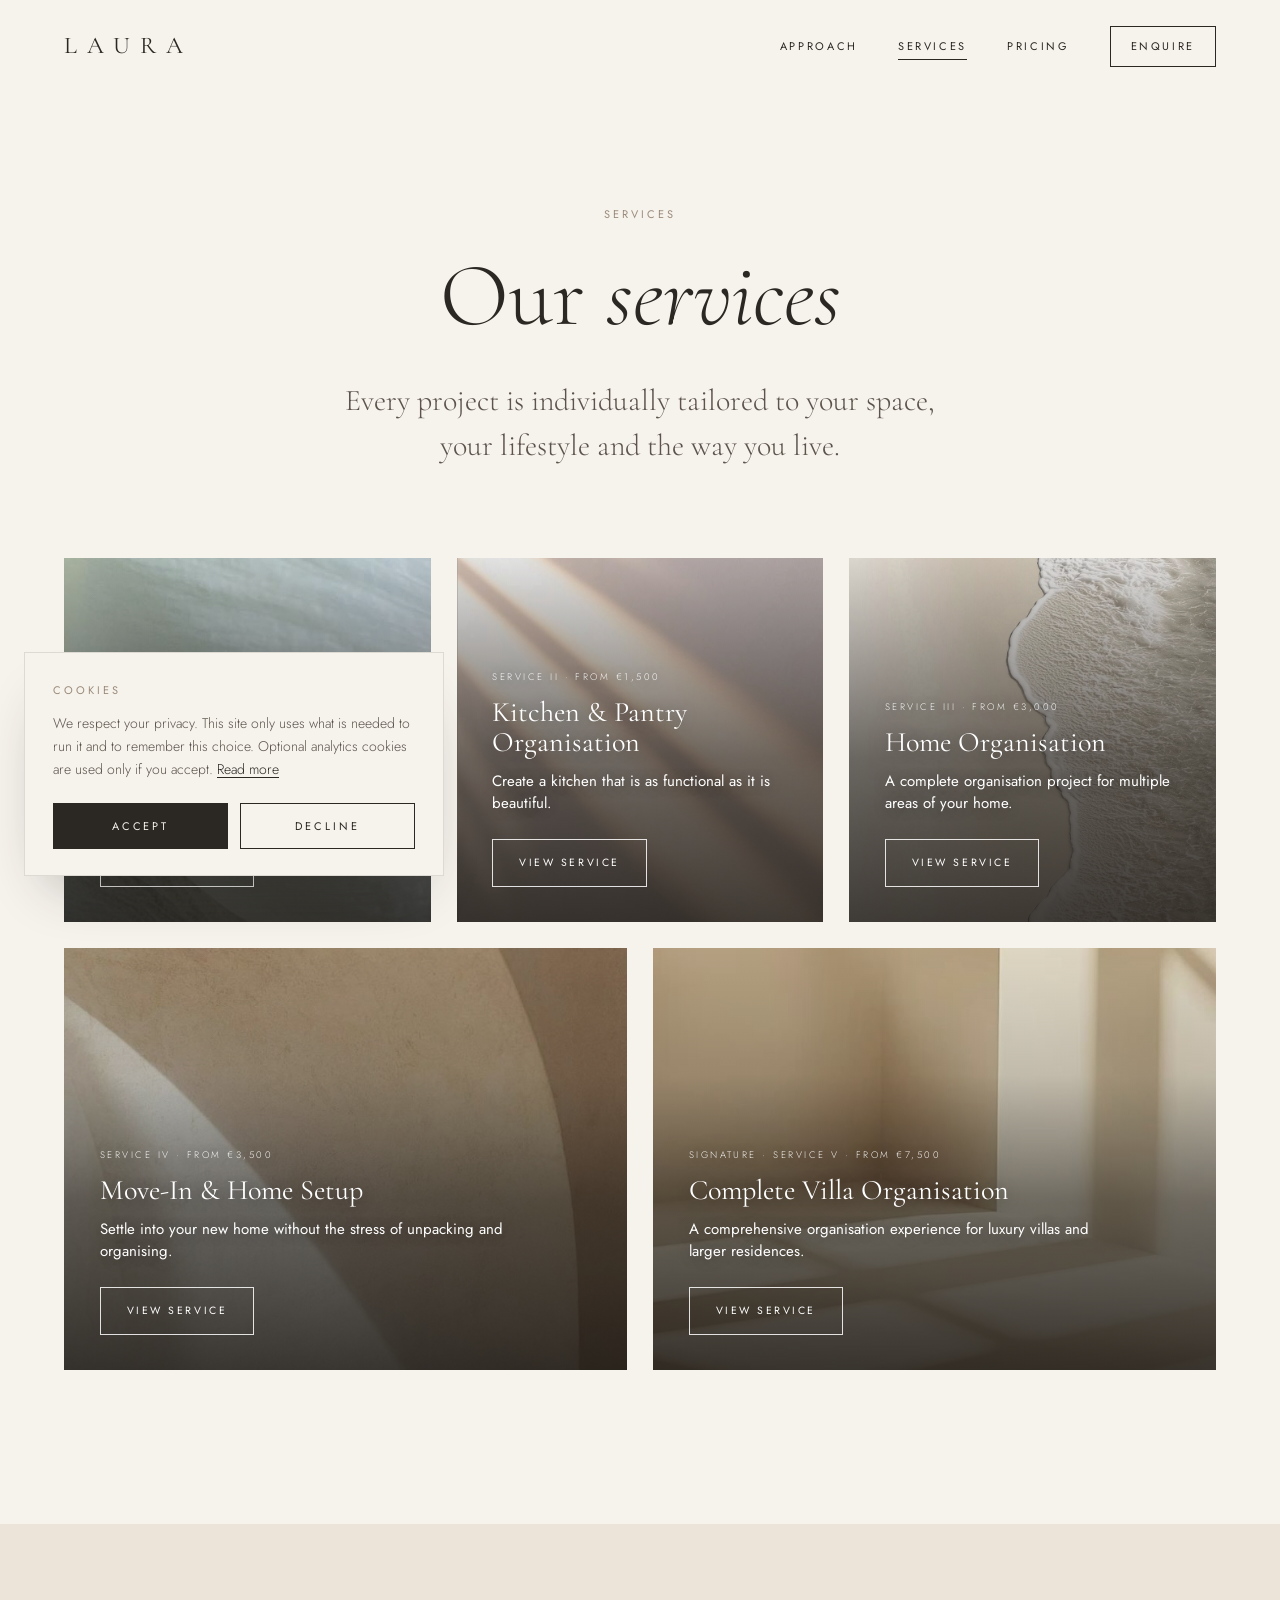
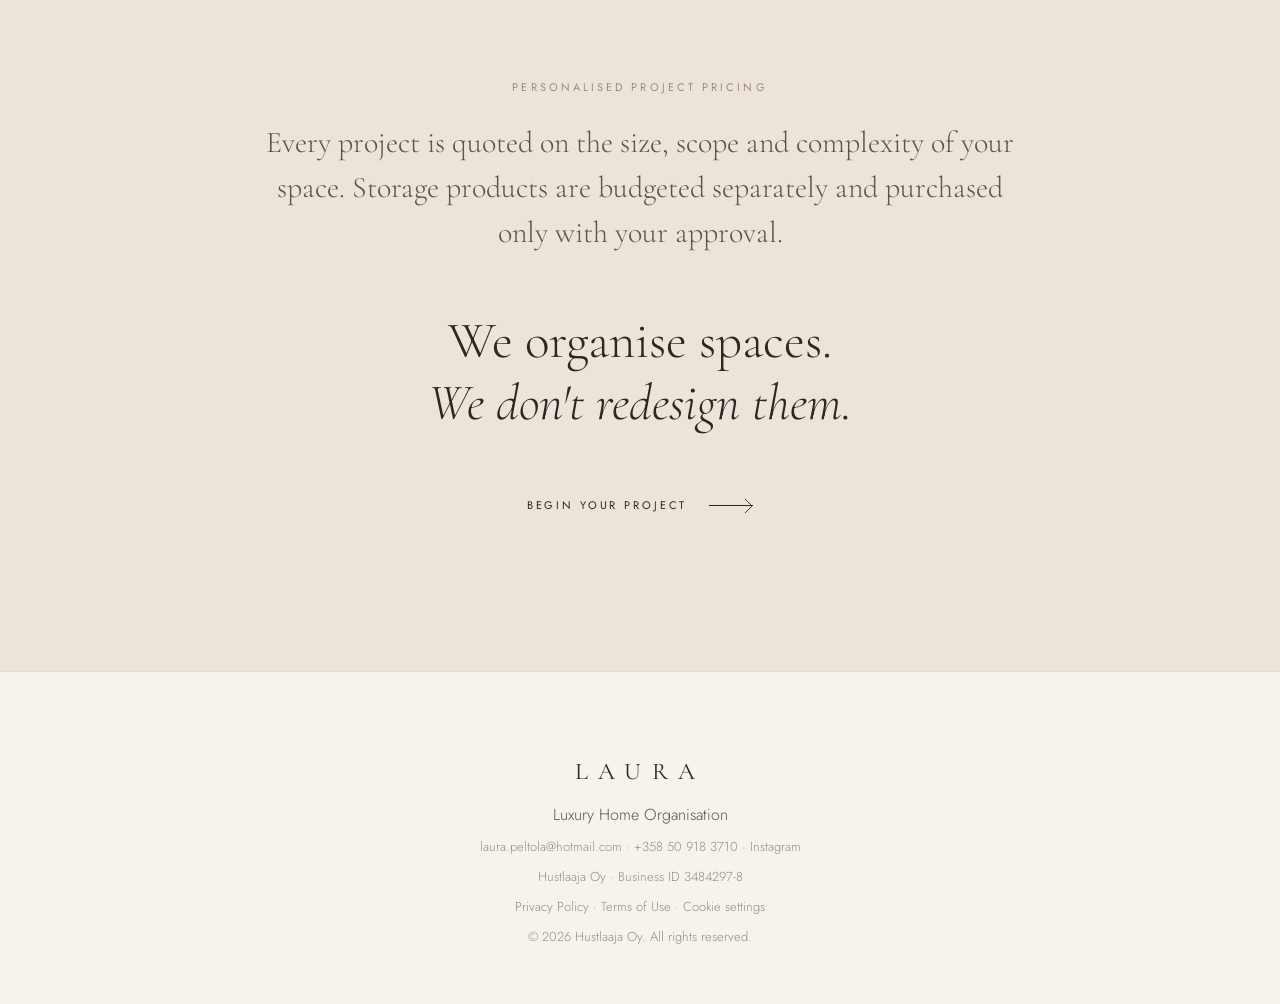
==== services/index.html @ 7eace8db "Add cookie consent banner Accept/Decline with equal weight, remembered for 12 months, reopened via '" ====
<!doctype html>
<html lang="en">
<head>
  <meta charset="utf-8">
  <meta name="viewport" content="width=device-width, initial-scale=1">
  <title>Services — Laura</title>
  <meta name="description" content="Bespoke luxury home organisation services: wardrobes, kitchens and pantries, whole homes, move-ins and villas.">
  <link rel="stylesheet" href="../styles.css">
</head>
<body>

  <header class="nav" >
    <a href="../index.html" class="brand" aria-label="Laura — home">LAURA</a>
    <button class="nav-toggle" aria-expanded="false" aria-controls="nav-links" aria-label="Open menu">
      <span></span><span></span>
    </button>
    <nav id="nav-links" class="nav-links">
      <a href="../index.html#approach">Approach</a>
      <a href="index.html" aria-current="page">Services</a>
      <a href="../index.html#pricing">Pricing</a>
      <a href="../index.html#contact" class="nav-cta" data-enquire>Enquire</a>
    </nav>
  </header>

  <main>
    <section class="page-head">
      <div class="container narrow reveal">
        <p class="eyebrow">Services</p>
        <h1>Our <em>services</em></h1>
        <p class="lead">Every project is individually tailored to your space, your lifestyle and the way you live.</p>
      </div>
    </section>

    <section class="svc-cards-section">
      <div class="container svc-cards">
        <a class="svc-card card-top reveal" href="wardrobe-organisation.html">
          <div class="card-bg" style="background-image:url(../images/card-wardrobe.jpg);background-position:center" aria-hidden="true"></div>
          <div class="card-content">
            <p class="card-kicker">Service I · From €950</p>
            <h2 class="card-title">Wardrobe Organisation</h2>
            <p class="card-tagline">Transform your wardrobe or dressing room into a beautifully organised space.</p>
            <span class="card-btn">View service</span>
          </div>
        </a>
        <a class="svc-card card-top reveal" href="kitchen-pantry-organisation.html">
          <div class="card-bg" style="background-image:url(../images/card-move-in.jpg);background-position:center" aria-hidden="true"></div>
          <div class="card-content">
            <p class="card-kicker">Service II · From €1,500</p>
            <h2 class="card-title">Kitchen &amp; Pantry Organisation</h2>
            <p class="card-tagline">Create a kitchen that is as functional as it is beautiful.</p>
            <span class="card-btn">View service</span>
          </div>
        </a>
        <a class="svc-card card-top reveal" href="home-organisation.html">
          <div class="card-bg" style="background-image:url(../images/card-villa.jpg);background-position:center" aria-hidden="true"></div>
          <div class="card-content">
            <p class="card-kicker">Service III · From €3,000</p>
            <h2 class="card-title">Home Organisation</h2>
            <p class="card-tagline">A complete organisation project for multiple areas of your home.</p>
            <span class="card-btn">View service</span>
          </div>
        </a>
        <a class="svc-card card-bottom reveal" href="move-in-home-setup.html">
          <div class="card-bg" style="background-image:url(../images/card-kitchen.jpg);background-position:center 45%" aria-hidden="true"></div>
          <div class="card-content">
            <p class="card-kicker">Service IV · From €3,500</p>
            <h2 class="card-title">Move-In &amp; Home Setup</h2>
            <p class="card-tagline">Settle into your new home without the stress of unpacking and organising.</p>
            <span class="card-btn">View service</span>
          </div>
        </a>
        <a class="svc-card card-bottom reveal" href="villa-organisation.html">
          <div class="card-bg" style="background-image:url(../images/card-home.jpg);background-position:center 60%" aria-hidden="true"></div>
          <div class="card-content">
            <p class="card-kicker">Signature · Service V · From €7,500</p>
            <h2 class="card-title">Complete Villa Organisation</h2>
            <p class="card-tagline">A comprehensive organisation experience for luxury villas and larger residences.</p>
            <span class="card-btn">View service</span>
          </div>
        </a>
      </div>
    </section>

    <section class="svc-pricing">
      <div class="container narrow reveal">
        <p class="eyebrow">Personalised project pricing</p>
        <p class="lead">Every project is quoted on the size, scope and complexity of your space. Storage products are budgeted separately and purchased only with your approval.</p>
        <p class="statement">We organise spaces.<br><em>We don't redesign them.</em></p>
        <a class="btn-link" data-enquire href="../index.html#contact">Begin your project <span class="arrow" aria-hidden="true"><span class="arrow-line"></span><svg viewBox="0 0 10 18"><path d="M1 1l8 8-8 8"/></svg></span></a>
      </div>
    </section>
  </main>

  <footer class="footer">
    <div class="brand">LAURA</div>
    <p>Luxury Home Organisation</p>
    <p class="small"><a href="mailto:laura.peltola@hotmail.com">laura.peltola@hotmail.com</a> · <a href="tel:+358509183710">+358 50 918 3710</a> · <a href="#">Instagram</a></p>
    <p class="small">Hustlaaja Oy · Business ID 3484297-8</p>
    <p class="small footer-legal"><a href="../privacy.html">Privacy Policy</a> · <a href="../terms.html">Terms of Use</a> · <a href="#" data-cookie-settings>Cookie settings</a></p>
    <p class="small">© <span id="year"></span> Hustlaaja Oy. All rights reserved.</p>
  </footer>

  <script src="../script.js"></script>
</body>
</html>
---- styles.css ----
/* Self-hosted fonts (SIL Open Font License, see fonts/LICENSE-*.txt) - no requests to Google */
@font-face { font-family: "Jost"; font-style: normal; font-weight: 300; font-display: swap; src: url(fonts/jost-latin-300-normal.woff2) format("woff2"); }
@font-face { font-family: "Jost"; font-style: normal; font-weight: 400; font-display: swap; src: url(fonts/jost-latin-400-normal.woff2) format("woff2"); }
@font-face { font-family: "Jost"; font-style: normal; font-weight: 500; font-display: swap; src: url(fonts/jost-latin-500-normal.woff2) format("woff2"); }
@font-face { font-family: "Cormorant Garamond"; font-style: normal; font-weight: 300; font-display: swap; src: url(fonts/cormorant-garamond-latin-300-normal.woff2) format("woff2"); }
@font-face { font-family: "Cormorant Garamond"; font-style: normal; font-weight: 400; font-display: swap; src: url(fonts/cormorant-garamond-latin-400-normal.woff2) format("woff2"); }
@font-face { font-family: "Cormorant Garamond"; font-style: normal; font-weight: 500; font-display: swap; src: url(fonts/cormorant-garamond-latin-500-normal.woff2) format("woff2"); }
@font-face { font-family: "Cormorant Garamond"; font-style: italic; font-weight: 300; font-display: swap; src: url(fonts/cormorant-garamond-latin-300-italic.woff2) format("woff2"); }
@font-face { font-family: "Cormorant Garamond"; font-style: italic; font-weight: 400; font-display: swap; src: url(fonts/cormorant-garamond-latin-400-italic.woff2) format("woff2"); }

:root {
  --ivory: #f6f2ec;
  --sand: #ece4d9;
  --stone: #d8cdbf;
  --taupe: #9a8b7a;
  --ink: #2b2723;
  --ink-soft: #5c544c;
  --serif: "Cormorant Garamond", Georgia, serif;
  --sans: "Jost", "Helvetica Neue", Arial, sans-serif;
  --gutter: clamp(20px, 5vw, 72px);
}

*, *::before, *::after { box-sizing: border-box; }
html { scroll-behavior: smooth; }
body {
  margin: 0;
  background: var(--ivory);
  color: var(--ink);
  font-family: var(--sans);
  font-weight: 300;
  font-size: 16px;
  line-height: 1.7;
  -webkit-font-smoothing: antialiased;
}
a { color: inherit; }
h1, h2, h3 { font-family: var(--serif); font-weight: 300; margin: 0; line-height: 1.1; }
h1 em, h2 em, .statement em { font-style: italic; }
h1 { font-size: clamp(44px, 7vw, 96px); }
h2 { font-size: clamp(36px, 5vw, 64px); margin-bottom: 32px; }
h3 { font-size: clamp(24px, 2.6vw, 34px); }
p { margin: 0 0 1em; }

.eyebrow {
  font-family: var(--sans);
  font-size: 11px;
  letter-spacing: .28em;
  text-transform: uppercase;
  color: var(--taupe);
  margin-bottom: 24px;
  font-weight: 400;
}
.container { max-width: 1240px; margin: 0 auto; padding: 0 var(--gutter); }
.narrow { max-width: 880px; }

/* Image placeholders: swap for real photography via background-image */
.img {
  position: relative;
  background: linear-gradient(160deg, var(--sand), var(--stone));
  background-size: cover;
  background-position: center;
  overflow: hidden;
}
.img.photo::after { display: none; }
.img::after {
  content: attr(data-label);
  position: absolute; left: 16px; bottom: 14px;
  font-size: 10px; letter-spacing: .2em; text-transform: uppercase;
  color: rgba(43,39,35,.45);
}

/* NAV */
.nav {
  position: fixed; inset: 0 0 auto 0; z-index: 50;
  display: flex; align-items: center; justify-content: space-between;
  padding: 26px var(--gutter);
  background: transparent; border-bottom: 1px solid transparent;
  transition: background .4s, padding .4s, border-color .4s;
}
.nav.scrolled { background: rgba(246,242,236,.94); backdrop-filter: blur(8px); padding: 16px var(--gutter); border-bottom-color: rgba(43,39,35,.08); }
/* Soft ivory fade at the top of hero photos keeps the transparent menu legible */
.hero-media.photo::before {
  content: ""; position: absolute; inset: 0 0 auto 0; height: 170px; pointer-events: none;
  background: linear-gradient(rgba(246,242,236,.7), rgba(246,242,236,0));
}
.brand { font-family: var(--serif); font-size: 24px; letter-spacing: .42em; text-decoration: none; font-weight: 400; }
.nav-links { display: flex; gap: 40px; align-items: center; }
.nav-links a {
  text-decoration: none; font-size: 11px; letter-spacing: .24em; text-transform: uppercase; font-weight: 400;
  position: relative;
}
.nav-links a:not(.nav-cta)::after {
  content: ""; position: absolute; left: 0; bottom: -4px; height: 1px; width: 0; background: currentColor; transition: width .35s;
}
.nav-links a:hover::after { width: 100%; }
.nav-cta { border: 1px solid var(--ink); padding: 10px 20px; transition: background .3s, color .3s; }
.nav-cta:hover { background: var(--ink); color: var(--ivory); }
.nav-toggle { display: none; background: none; border: 0; width: 32px; height: 20px; position: relative; cursor: pointer; padding: 0; }
.nav-toggle span { position: absolute; left: 0; right: 0; height: 1px; background: var(--ink); transition: transform .3s, top .3s; }
.nav-toggle span:first-child { top: 6px; }
.nav-toggle span:last-child { top: 14px; }
.nav-toggle[aria-expanded="true"] span:first-child { top: 10px; transform: rotate(45deg); }
.nav-toggle[aria-expanded="true"] span:last-child { top: 10px; transform: rotate(-45deg); }

/* HERO */
.hero {
  min-height: 100vh; display: grid; grid-template-columns: 1.1fr 1fr; align-items: center;
}
.hero-media { height: 100vh; order: 2; }
.hero-text { padding: 140px var(--gutter) 80px; }
.hero-text h1 { margin-bottom: 48px; }

.link-arrow {
  display: inline-flex; align-items: center; gap: 14px; text-decoration: none;
  font-size: 11px; letter-spacing: .26em; text-transform: uppercase; font-weight: 400;
  border-bottom: 1px solid var(--ink); padding-bottom: 6px;
}
.link-arrow::after { content: "→"; transition: transform .3s; }
.link-arrow:hover::after { transform: translateX(6px); }

/* INTRO */
.intro { padding: clamp(100px, 14vw, 200px) 0; text-align: center; }
.lead { font-family: var(--serif); font-size: clamp(22px, 2.4vw, 30px); line-height: 1.5; color: var(--ink-soft); margin-bottom: 64px; }
.statement { font-family: var(--serif); font-size: clamp(30px, 4vw, 52px); line-height: 1.2; margin: 0; }

/* SPLIT */
.split { display: grid; grid-template-columns: 1fr 1fr; background: var(--sand); }
.split-media { min-height: 720px; }
.media-video { position: absolute; inset: 0; width: 100%; height: 100%; object-fit: cover; display: block; }
/* Framed video: shown near its native size so a low-resolution source stays crisp */
.split-media.framed { display: flex; align-items: center; justify-content: center; background: var(--ivory); padding: 72px var(--gutter); }
.split-media.framed .media-video { position: static; width: min(340px, 100%); height: auto; aspect-ratio: 9 / 16; box-shadow: 0 30px 60px -30px rgba(43,39,35,.35); }
.split-text { padding: clamp(60px, 8vw, 120px) var(--gutter); align-self: center; }
.steps { list-style: none; margin: 0; padding: 0; }
.steps li { display: grid; grid-template-columns: 48px 1fr; padding: 22px 0; border-top: 1px solid rgba(43,39,35,.12); }
.steps li:last-child { border-bottom: 1px solid rgba(43,39,35,.12); }
.steps span { font-size: 11px; letter-spacing: .2em; color: var(--taupe); padding-top: 6px; }
.steps h3 { font-size: 24px; margin-bottom: 4px; }
.steps p { margin: 0; color: var(--ink-soft); }

/* SERVICES */
.services { padding: clamp(100px, 12vw, 180px) 0; }
.section-head { text-align: center; margin-bottom: clamp(60px, 8vw, 120px); }
.from { font-size: 11px; letter-spacing: .24em; text-transform: uppercase; color: var(--taupe); margin-bottom: 28px; font-weight: 400; }

/* ARROW */
.arrow { display: inline-flex; align-items: center; color: var(--ink); flex-shrink: 0; }
.arrow-line { display: block; width: 44px; height: 1px; background: currentColor; transition: width .55s cubic-bezier(.2,.7,.2,1); }
.arrow svg { width: 9px; height: 16px; margin-left: -9px; fill: none; stroke: currentColor; stroke-width: 1; overflow: visible; }
.arrow-back svg { margin-left: 0; margin-right: -9px; }
a:hover .arrow-line, a:focus-visible .arrow-line { width: 80px; }

/* SERVICE PAGES */
.back-link { display: inline-flex; align-items: center; gap: 16px; text-decoration: none; font-size: 11px; letter-spacing: .24em; text-transform: uppercase; margin-bottom: 56px; }
.back-link .arrow-line { width: 28px; }
.back-link:hover .arrow-line { width: 48px; }
.svc-included { padding: clamp(100px, 12vw, 170px) 0; }
.included { list-style: none; margin: 0; padding: 0; }
.included li {
  display: grid; grid-template-columns: 64px 1fr; align-items: baseline;
  padding: 26px 0; border-top: 1px solid rgba(43,39,35,.14);
  font-family: var(--serif); font-size: clamp(22px, 2.4vw, 30px); line-height: 1.3;
}
.included li:last-child { border-bottom: 1px solid rgba(43,39,35,.14); }
.included span { font-family: var(--sans); font-size: 11px; letter-spacing: .2em; color: var(--taupe); }
.svc-pricing { padding: clamp(100px, 12vw, 170px) 0; background: var(--sand); text-align: center; }
.svc-pricing .lead { margin-bottom: 56px; }
.svc-pricing .statement { margin-bottom: 56px; }
.btn-link { display: inline-flex; align-items: center; gap: 22px; text-decoration: none; font-size: 11px; letter-spacing: .26em; text-transform: uppercase; font-weight: 400; }

/* SERVICES PAGE: CARDS */
.page-head { padding: clamp(150px, 16vw, 220px) 0 clamp(60px, 7vw, 100px); text-align: center; }
.page-head .lead { margin: 32px auto 0; max-width: 620px; }
.svc-cards-section { padding-bottom: clamp(100px, 12vw, 170px); }
.svc-cards { display: grid; grid-template-columns: repeat(6, 1fr); gap: clamp(16px, 2vw, 28px); max-width: 1440px; }
.svc-card {
  position: relative; overflow: hidden; display: flex; text-decoration: none; color: #fff;
  grid-column: span 2; min-height: clamp(390px, 33vw, 475px);
}
.svc-card.card-bottom { grid-column: span 3; }
.svc-card.card-top { min-height: clamp(340px, 28.5vw, 410px); }
.card-bg { position: absolute; inset: 0; background-size: cover; transition: transform 1.4s cubic-bezier(.2,.7,.2,1); }
.svc-card:hover .card-bg { transform: scale(1.04); }
/* Tint: darker where the text sits */
.svc-card::before { content: ""; position: absolute; inset: 0; z-index: 1; pointer-events: none; }
.card-top::before { background: linear-gradient(180deg, rgba(28,24,20,.12) 0%, rgba(28,24,20,.36) 25%, rgba(28,24,20,.64) 55%, rgba(28,24,20,.84) 100%); }
.card-bottom::before { background: linear-gradient(180deg, rgba(28,24,20,.08) 0%, rgba(28,24,20,.22) 30%, rgba(28,24,20,.62) 60%, rgba(28,24,20,.86) 100%); }
.card-content { position: relative; z-index: 2; display: flex; flex-direction: column; align-items: flex-start; padding: clamp(26px, 2.8vw, 40px); width: 100%; }
.card-bottom .card-content { max-width: 640px; }
/* Text sits just above the button, low on the darker part of the image (all cards) */
.svc-card .card-kicker { margin-top: auto; }
.svc-card .card-btn { margin-top: 0; }
.card-kicker { font-size: 10px; letter-spacing: .26em; text-transform: uppercase; color: rgba(255,255,255,.92); margin-bottom: 14px; }
.card-content > :not(.card-btn) { text-shadow: 0 1px 14px rgba(20,16,12,.35); }
.card-title { font-family: var(--serif); font-weight: 400; font-size: clamp(28px, 2.6vw, 38px); line-height: 1.08; margin-bottom: 14px; color: #fff; }
.card-tagline { font-size: 16px; font-weight: 400; line-height: 1.5; color: #fff; margin-bottom: 28px; max-width: 420px; }
.card-btn {
  display: inline-block; margin-top: auto; background: transparent; color: #fff; border: 1px solid rgba(255,255,255,.85);
  padding: 15px 28px; font-size: 11px; letter-spacing: .24em; text-transform: uppercase; font-weight: 400;
  transition: background .35s, color .35s, border-color .35s;
}
.svc-card:hover .card-btn { background: #fff; color: var(--ink); border-color: #fff; }
/* Textured backgrounds for services without photography */
.tex-stone { background-image: url(images/texture-stone.jpg); }
.tex-clay { background-image: url(images/texture-clay.jpg); }
.nav-links a[aria-current="page"]::after { width: 100%; }

/* PRICING */
.pricing { padding: clamp(100px, 12vw, 180px) 0; background: var(--sand); text-align: center; }
.pricing-grid { display: grid; grid-template-columns: repeat(3, 1fr); gap: 48px; margin-top: 64px; text-align: left; }
.pricing-grid h3 { font-size: 24px; margin-bottom: 14px; padding-top: 22px; border-top: 1px solid rgba(43,39,35,.18); }
.pricing-grid p { color: var(--ink-soft); font-size: 15px; }

/* CONTACT */
.contact { display: grid; grid-template-columns: 1fr; }
.contact-body { padding: clamp(100px, 12vw, 180px) var(--gutter); max-width: 880px; margin: 0 auto; width: 100%; text-align: center; }
.contact-body > p { margin-left: auto; margin-right: auto; }
.contact .form { text-align: left; }
.form-actions { grid-column: 1 / -1; display: flex; flex-wrap: wrap; gap: 14px; align-items: center; }
.form-actions .btn { grid-column: auto; text-decoration: none; text-align: center; line-height: 1.7; display: inline-block; }
.contact .form-actions { justify-content: center; }
.btn.btn-outline { background: transparent; color: var(--ink); }
.btn.btn-outline:hover { background: var(--ink); color: var(--ivory); }
.contact-body > p { color: var(--ink-soft); max-width: 520px; }
.form { display: grid; grid-template-columns: 1fr 1fr; gap: 28px 32px; margin-top: 48px; }
.form label { display: flex; flex-direction: column; gap: 8px; }
.form label.full { grid-column: 1 / -1; }
.form span { font-size: 10px; letter-spacing: .24em; text-transform: uppercase; color: var(--taupe); }
.form input, .form select, .form textarea {
  font: inherit; color: var(--ink); background: transparent; border: 0; border-bottom: 1px solid rgba(43,39,35,.3);
  padding: 8px 0; border-radius: 0; outline: none; transition: border-color .3s;
}
.form input:focus, .form select:focus, .form textarea:focus { border-color: var(--ink); }
.form textarea { resize: vertical; }
.btn {
  grid-column: 1 / -1; justify-self: start; cursor: pointer;
  background: var(--ink); color: var(--ivory); border: 1px solid var(--ink);
  font-family: var(--sans); font-size: 11px; letter-spacing: .26em; text-transform: uppercase;
  padding: 18px 40px; transition: background .3s, color .3s;
}
.btn:hover { background: transparent; color: var(--ink); }
.form-note { grid-column: 1 / -1; margin: 0; color: var(--taupe); font-size: 14px; }

/* CUSTOM SERVICE PICKER (desktop) */
.enquire-modal.cselect-overflow { overflow: visible; }
.cselect-native { position: absolute; width: 1px; height: 1px; opacity: 0; pointer-events: none; }
.cselect { position: relative; }
.cselect-button {
  width: 100%; text-align: left; font: inherit; color: var(--ink); background: transparent; cursor: pointer;
  border: 0; border-bottom: 1px solid rgba(43,39,35,.3); border-radius: 0; padding: 8px 28px 8px 0; position: relative;
  transition: border-color .3s;
}
.cselect-button::after {
  content: ""; position: absolute; right: 4px; top: 50%; width: 7px; height: 7px; margin-top: -6px;
  border-right: 1px solid var(--ink); border-bottom: 1px solid var(--ink); transform: rotate(45deg); transition: transform .3s, margin-top .3s;
}
.cselect.open .cselect-button::after { transform: rotate(-135deg); margin-top: -2px; }
.cselect-button:focus-visible, .cselect.open .cselect-button { outline: none; border-color: var(--ink); }
.cselect-button.is-placeholder { color: var(--taupe); }
.cselect-list {
  position: absolute; left: 0; right: 0; top: calc(100% + 8px); z-index: 20; margin: 0; padding: 8px 0; list-style: none;
  background: var(--ivory); border: 1px solid rgba(43,39,35,.12); box-shadow: 0 24px 50px -24px rgba(43,39,35,.35);
  max-height: 320px; overflow: auto; outline: none;
  opacity: 0; transform: translateY(-6px); visibility: hidden; transition: opacity .25s, transform .25s, visibility .25s;
}
.cselect.up .cselect-list { top: auto; bottom: calc(100% + 8px); transform: translateY(6px); }
.cselect.open .cselect-list { opacity: 1; transform: none; visibility: visible; }
.cselect-option {
  padding: 10px 20px 10px 34px; cursor: pointer; position: relative; font-size: 15px; color: var(--ink-soft);
  transition: background .2s, color .2s;
}
.cselect-option.is-placeholder { color: var(--taupe); }
.cselect-option.is-active { background: var(--sand); color: var(--ink); }
.cselect-option[aria-selected="true"] { color: var(--ink); }
.cselect-option[aria-selected="true"]::before {
  content: ""; position: absolute; left: 16px; top: 50%; width: 5px; height: 5px; margin-top: -3px; border-radius: 50%; background: var(--taupe);
}

/* ENQUIRY POPUP */
html.modal-open { overflow: hidden; }
.enquire-modal {
  width: min(1040px, calc(100% - 32px)); max-height: calc(100% - 32px); padding: 0; border: 0;
  background: var(--ivory); color: var(--ink); overflow: auto;
}
.enquire-modal::backdrop { background: rgba(43,39,35,.55); backdrop-filter: blur(3px); }
.enquire-modal[open] { animation: modal-in .45s cubic-bezier(.2,.7,.2,1); }
.enquire-modal[open]::backdrop { animation: fade-in .45s ease; }
@keyframes modal-in { from { opacity: 0; transform: translateY(16px); } to { opacity: 1; transform: none; } }
@keyframes fade-in { from { opacity: 0; } to { opacity: 1; } }
.modal-grid { display: grid; grid-template-columns: 1fr 1.7fr; }
.modal-call { background: var(--sand); padding: clamp(40px, 5vw, 64px); display: flex; flex-direction: column; justify-content: flex-end; }
.modal-call-text { font-family: var(--serif); font-size: 24px; line-height: 1.35; margin-bottom: 32px; }
.btn-call { display: inline-block; text-align: center; text-decoration: none; }
.modal-form { padding: clamp(40px, 5vw, 64px); }
.modal-form h2 { font-size: clamp(34px, 4vw, 52px); margin-bottom: 8px; }
.modal-form .form { margin-top: 32px; gap: 22px 28px; }
.modal-close { position: absolute; top: 20px; right: 20px; width: 36px; height: 36px; border: 0; background: none; cursor: pointer; z-index: 1; }
.modal-close span { position: absolute; left: 8px; right: 8px; top: 50%; height: 1px; background: var(--ink); }
.modal-close span:first-child { transform: rotate(45deg); }
.modal-close span:last-child { transform: rotate(-45deg); }
@media (prefers-reduced-motion: reduce) { .enquire-modal[open], .enquire-modal[open]::backdrop { animation: none; } }

/* LEGAL PAGES */
.legal-head { padding-bottom: clamp(40px, 5vw, 64px); }
.legal-updated { margin-top: 24px; font-size: 13px; color: var(--taupe); }
.legal { padding-bottom: clamp(100px, 12vw, 160px); }
.legal-body { max-width: 760px; }
.legal-body h2 { font-size: clamp(26px, 2.6vw, 32px); margin: 56px 0 18px; }
.legal-body p, .legal-body li { color: var(--ink-soft); }
.legal-body ul { padding-left: 20px; margin: 0 0 1em; }
.legal-body li { margin-bottom: 10px; }
.legal-body strong { font-weight: 500; color: var(--ink); }
.legal-body a { text-decoration: underline; text-underline-offset: 3px; text-decoration-thickness: 1px; }
.todo { background: #f3e2b5; color: var(--ink); padding: 0 4px; }
.form-privacy { grid-column: 1 / -1; margin: -6px 0 0; font-size: 12.5px; color: var(--taupe); }
.contact .form-privacy { text-align: center; }
.form-privacy a { color: inherit; text-decoration: underline; text-underline-offset: 2px; }
.footer-legal a { text-decoration: underline; text-underline-offset: 3px; }

/* COOKIE BANNER */
.cookie-banner {
  position: fixed; left: 24px; bottom: 24px; z-index: 90; width: min(420px, calc(100% - 32px));
  background: var(--ivory); border: 1px solid rgba(43,39,35,.12); box-shadow: 0 30px 60px -30px rgba(43,39,35,.45);
  padding: 28px 28px 26px; opacity: 0; transform: translateY(16px); visibility: hidden;
  transition: opacity .5s ease, transform .5s cubic-bezier(.2,.7,.2,1), visibility .5s;
}
.cookie-banner.show { opacity: 1; transform: none; visibility: visible; }
.cookie-banner .eyebrow { margin-bottom: 12px; }
.cookie-text { font-size: 14px; line-height: 1.65; color: var(--ink-soft); margin-bottom: 22px; }
.cookie-text a { color: var(--ink); text-decoration: underline; text-underline-offset: 3px; }
.cookie-actions { display: flex; gap: 12px; }
.cookie-actions .btn { flex: 1; padding: 14px 18px; grid-column: auto; }
@media (max-width: 600px) { .cookie-banner { left: 16px; right: 16px; bottom: 16px; width: auto; padding: 22px 20px 20px; } }
@media (prefers-reduced-motion: reduce) { .cookie-banner { transition: none; } }

/* FOOTER */
.footer { text-align: center; padding: 80px var(--gutter) 48px; border-top: 1px solid rgba(43,39,35,.1); }
.footer .brand { margin-bottom: 8px; display: inline-block; }
.footer p { color: var(--ink-soft); margin: 0 0 8px; }
.footer .small { font-size: 13px; color: var(--taupe); }
.footer a { text-decoration: none; }

/* REVEAL */
.reveal { opacity: 0; transform: translateY(24px); transition: opacity 1.1s ease, transform 1.1s ease; }
.reveal.in { opacity: 1; transform: none; }
@media (prefers-reduced-motion: reduce) {
  .reveal { opacity: 1; transform: none; transition: none; }
  html { scroll-behavior: auto; }
}

/* RESPONSIVE */
@media (max-width: 900px) {
  .nav-toggle { display: block; z-index: 60; }
  .nav-links {
    position: fixed; inset: 0; background: var(--ivory); flex-direction: column; justify-content: center; gap: 32px;
    opacity: 0; pointer-events: none; transition: opacity .35s;
  }
  .nav-links.open { opacity: 1; pointer-events: auto; }
  .nav-links a { font-size: 13px; }
  .hero, .split, .contact { grid-template-columns: 1fr; }
  .hero-media { order: 0; height: 62vh; }
  .hero-text { padding: 56px var(--gutter) 80px; }
  .split-media { min-height: 420px; }
  .split-media.framed { min-height: 0; padding: 56px var(--gutter); }
  .split-media.framed .media-video { width: min(270px, 80%); }
  .pricing-grid { grid-template-columns: 1fr; gap: 16px; }
  .svc-cards { grid-template-columns: 1fr; }
  .svc-card, .svc-card.card-bottom, .svc-card.card-top { grid-column: auto; min-height: 390px; }
  .card-top::before, .card-bottom::before { background: linear-gradient(180deg, rgba(28,24,20,.6) 0%, rgba(28,24,20,.5) 50%, rgba(28,24,20,.72) 100%); }
  .included li { grid-template-columns: 44px 1fr; }
      .form { grid-template-columns: 1fr; }
  .modal-grid { grid-template-columns: 1fr; }
  .modal-call { padding: 64px 24px 28px; }
  .modal-call-text { font-size: 20px; margin-bottom: 20px; }
  .btn-call { width: 100%; }
  .form-actions .btn { flex: 1 1 100%; }
  .modal-form { padding: 36px 24px 32px; }
}

@media (prefers-reduced-motion: reduce) { .card-bg { transition: none; } .svc-card:hover .card-bg { transform: none; } }


/* HOME ON MOBILE: hero text and "The experience" overlaid on their image/video */
@media (max-width: 900px) {
  /* Hero */
  .hero:not(.svc-hero) { position: relative; display: block; min-height: 90vh; min-height: 90svh; }
  .hero:not(.svc-hero) .hero-media { position: absolute; inset: 0; height: auto; }
  /* Zoom the villa photo so the walkway is cut off symmetrically on both sides
     (walkway axis sits at ~48% of the image width) */
  .hero:not(.svc-hero) .hero-media.photo { background-size: 139% auto; background-position: 42.8% 62% !important; }
  .hero:not(.svc-hero) .hero-text {
    position: relative; z-index: 2; min-height: 90vh; min-height: 90svh;
    display: flex; flex-direction: column; justify-content: flex-end;
    padding: 120px var(--gutter) calc(40px + 13vh); padding-bottom: calc(40px + 13svh); color: #fff;
    background: linear-gradient(180deg, rgba(28,24,20,0) 15%, rgba(28,24,20,.45) 45%, rgba(28,24,20,.66) 80%, rgba(28,24,20,.7) 100%);
  }
  .hero:not(.svc-hero) .hero-text .eyebrow { color: rgba(255,255,255,.85); }
  .hero:not(.svc-hero) .hero-text h1 { color: #fff; margin-bottom: 32px; text-shadow: 0 1px 16px rgba(20,16,12,.3); }
  .hero:not(.svc-hero) .link-arrow { color: #fff; border-color: #fff; align-self: flex-start; }

  /* The experience */
  .split { position: relative; display: block; }
  .split-media, .split-media.img { position: absolute; inset: 0; min-height: 0; }
  .split-text { position: relative; z-index: 2; padding: 96px var(--gutter); background: rgba(28,24,20,.52); color: #fff; }
  .split-text .eyebrow { color: rgba(255,255,255,.8); }
  .split-text h2 { color: #fff; }
  .split-text .steps li { border-color: rgba(255,255,255,.25); }
  .split-text .steps span { color: rgba(255,255,255,.7); }
  .split-text .steps h3 { color: #fff; }
  .split-text .steps p { color: rgba(255,255,255,.82); }
}

/* SERVICE CARDS ON DESKTOP: slightly smaller type (mobile unchanged) */
@media (min-width: 901px) {
  .card-title { font-size: clamp(24px, 2.2vw, 32px); margin-bottom: 12px; }
  .card-tagline { font-size: 15px; margin-bottom: 24px; }
  .card-kicker { font-size: 9.5px; margin-bottom: 12px; }
  .card-btn { font-size: 10.5px; padding: 14px 26px; }
}

/* HOME HERO ON DESKTOP: zoom the villa photo so the walkway is cut off symmetrically
   (walkway axis at ~48% of the image width; mobile values are set in the mobile block above) */
@media (min-width: 901px) {
  .hero:not(.svc-hero) .hero-media.photo { background-size: 139% auto; background-position: 42.8% 70% !important; }
}

/* SERVICE PAGES: image card (left) + what's included (right) */
.svc-top { padding: clamp(130px, 13vw, 170px) 0 clamp(80px, 10vw, 140px); }
.svc-top .back-link { margin-bottom: 36px; }
.svc-top-grid { display: grid; grid-template-columns: minmax(0, 1fr) minmax(0, 1.1fr); gap: clamp(40px, 6vw, 96px); align-items: stretch; }
.svc-hero-card { position: relative; overflow: hidden; display: flex; color: #fff; min-height: clamp(520px, 44vw, 640px); }
.svc-hero-card::before { content: ""; position: absolute; inset: 0; z-index: 1; background: linear-gradient(180deg, rgba(28,24,20,.1) 0%, rgba(28,24,20,.32) 35%, rgba(28,24,20,.68) 70%, rgba(28,24,20,.86) 100%); }
.svc-hero-card-content { position: relative; z-index: 2; margin-top: auto; padding: clamp(28px, 3.2vw, 48px); }
.svc-hero-card h1 { color: #fff; font-weight: 400; font-size: clamp(34px, 3.4vw, 48px); line-height: 1.05; margin-bottom: 16px; text-shadow: 0 1px 14px rgba(20,16,12,.35); }
.svc-hero-card .card-tagline { margin-bottom: 14px; text-shadow: 0 1px 14px rgba(20,16,12,.35); }
.svc-hero-card-desc { color: rgba(255,255,255,.82); font-size: 15px; line-height: 1.7; margin: 0; max-width: 460px; }
.svc-top-detail { align-self: center; }
.svc-top-detail .included li { display: block; font-size: clamp(20px, 1.9vw, 26px); padding: 22px 0; }
@media (max-width: 900px) {
  .svc-top { padding-top: 110px; }
  .svc-top .back-link { margin-bottom: 24px; }
  .svc-top-grid { grid-template-columns: 1fr; gap: 56px; }
  .svc-hero-card { min-height: 50vh; min-height: 50svh; }
}
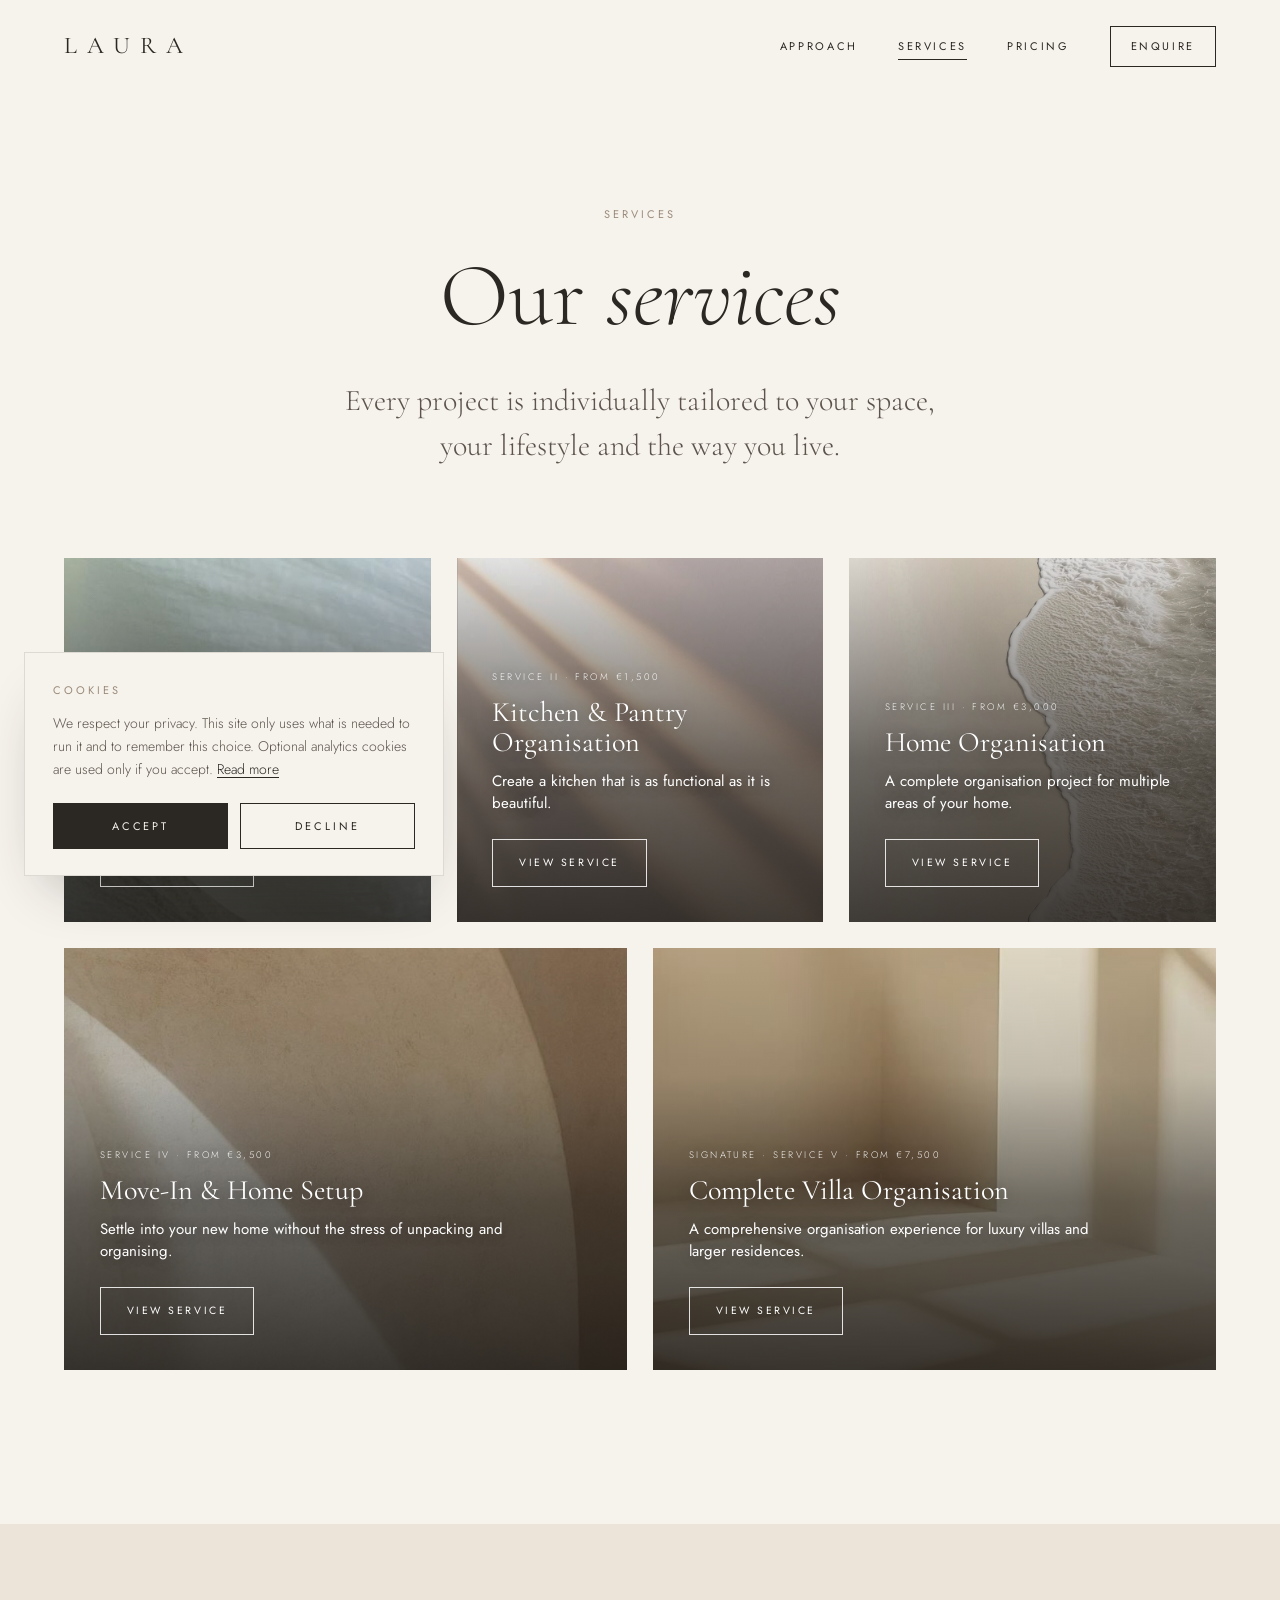
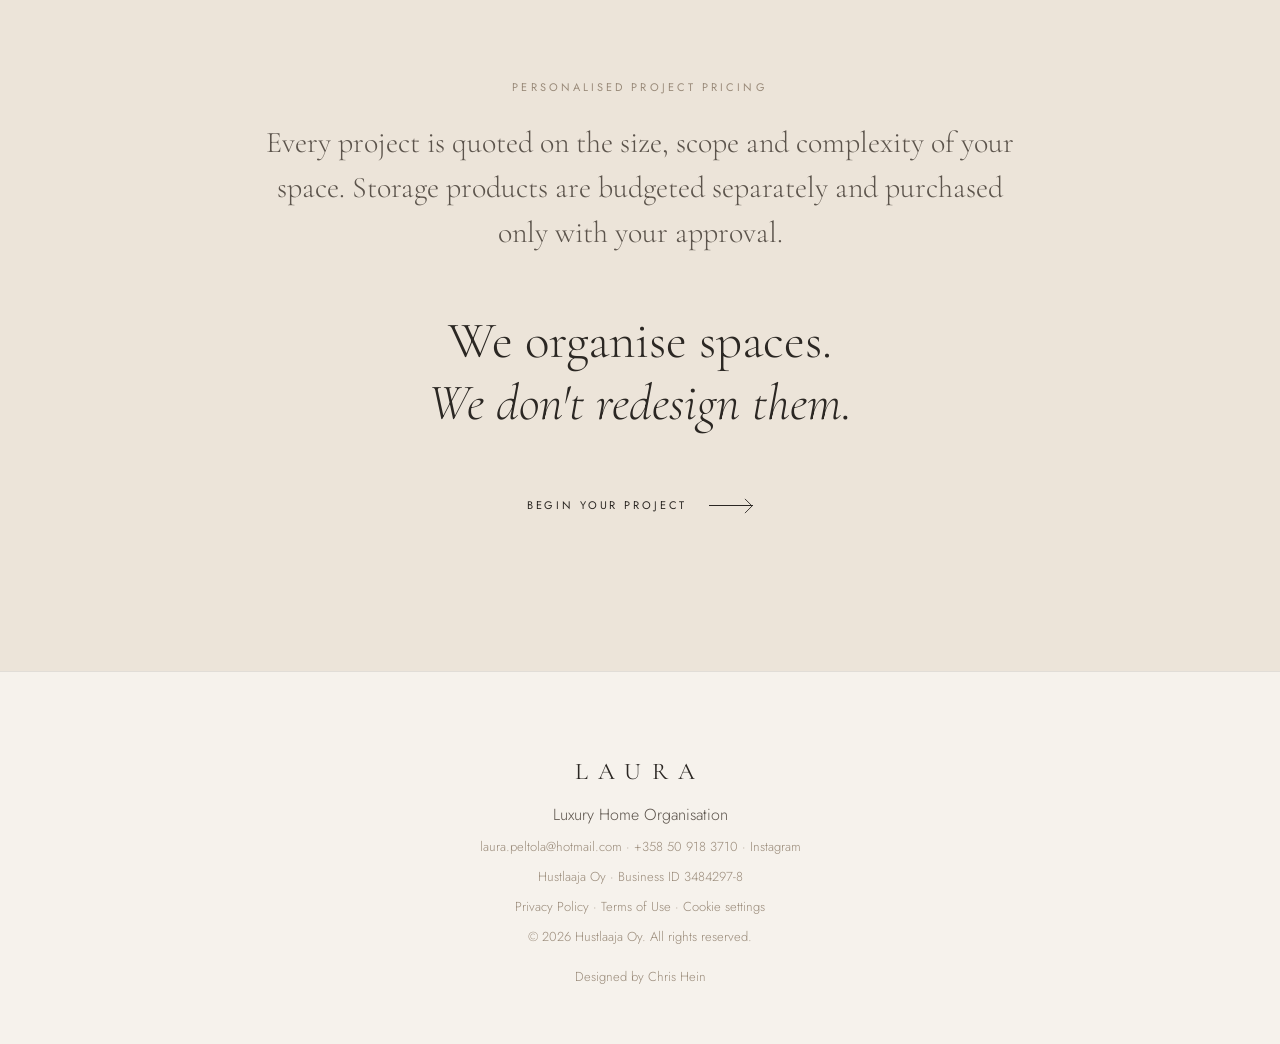
==== commit c9991cdf: "Footer: add 'Designed by Chris Hein' credit Co-Authored-By: Claude Opus 5.5 <noreply@anthropic.com> " ====
--- a/services/index.html
+++ b/services/index.html
@@ -98,6 +98,7 @@
     <p class="small">Hustlaaja Oy · Business ID 3484297-8</p>
     <p class="small footer-legal"><a href="../privacy.html">Privacy Policy</a> · <a href="../terms.html">Terms of Use</a> · <a href="#" data-cookie-settings>Cookie settings</a></p>
     <p class="small">© <span id="year"></span> Hustlaaja Oy. All rights reserved.</p>
+    <p class="small footer-credit">Designed by <a href="https://www.instagram.com/thechrishein/" target="_blank" rel="noopener">Chris Hein</a></p>
   </footer>
 
   <script src="../script.js"></script>
--- a/styles.css
+++ b/styles.css
@@ -315,6 +315,8 @@
 .contact .form-privacy { text-align: center; }
 .form-privacy a { color: inherit; text-decoration: underline; text-underline-offset: 2px; }
 .footer-legal a { text-decoration: underline; text-underline-offset: 3px; }
+.footer .footer-credit { margin-top: 18px; font-size: 12px; }
+.footer-credit a { text-decoration: underline; text-underline-offset: 3px; }
 
 /* COOKIE BANNER */
 .cookie-banner {
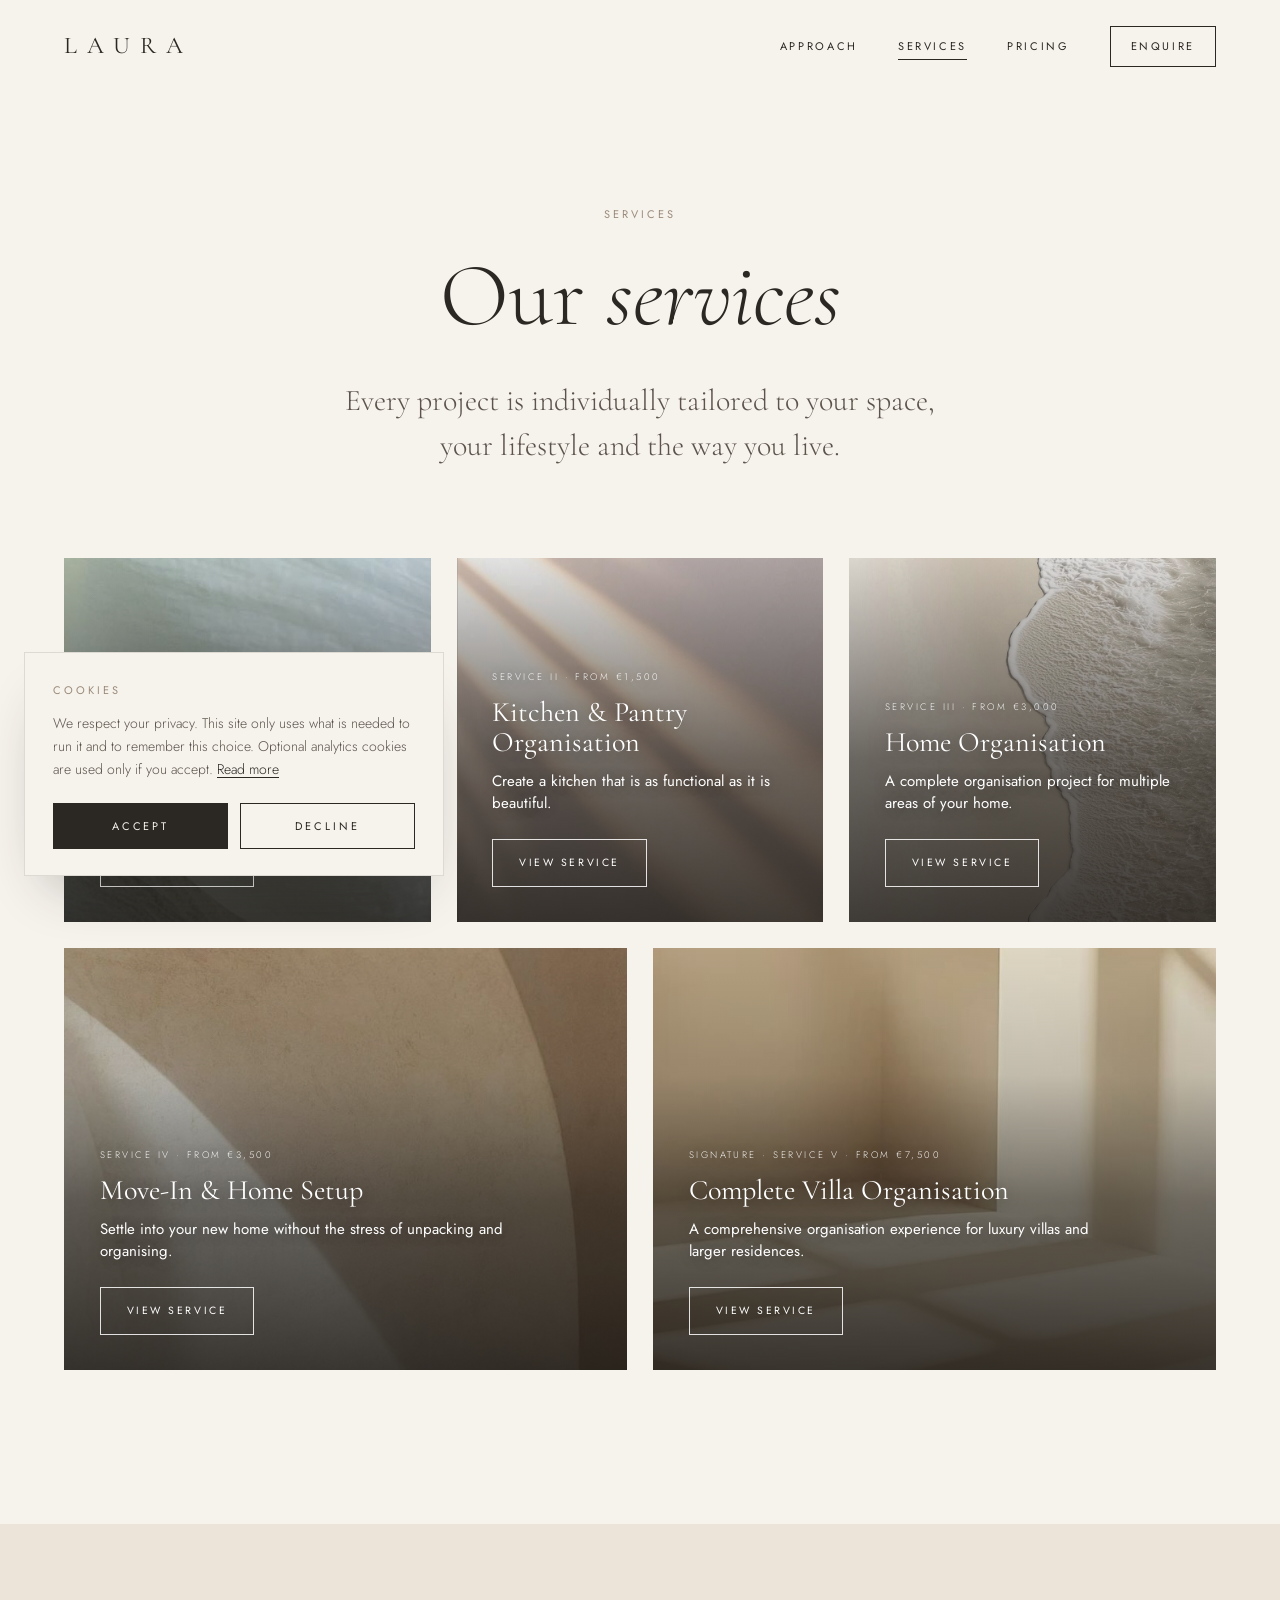
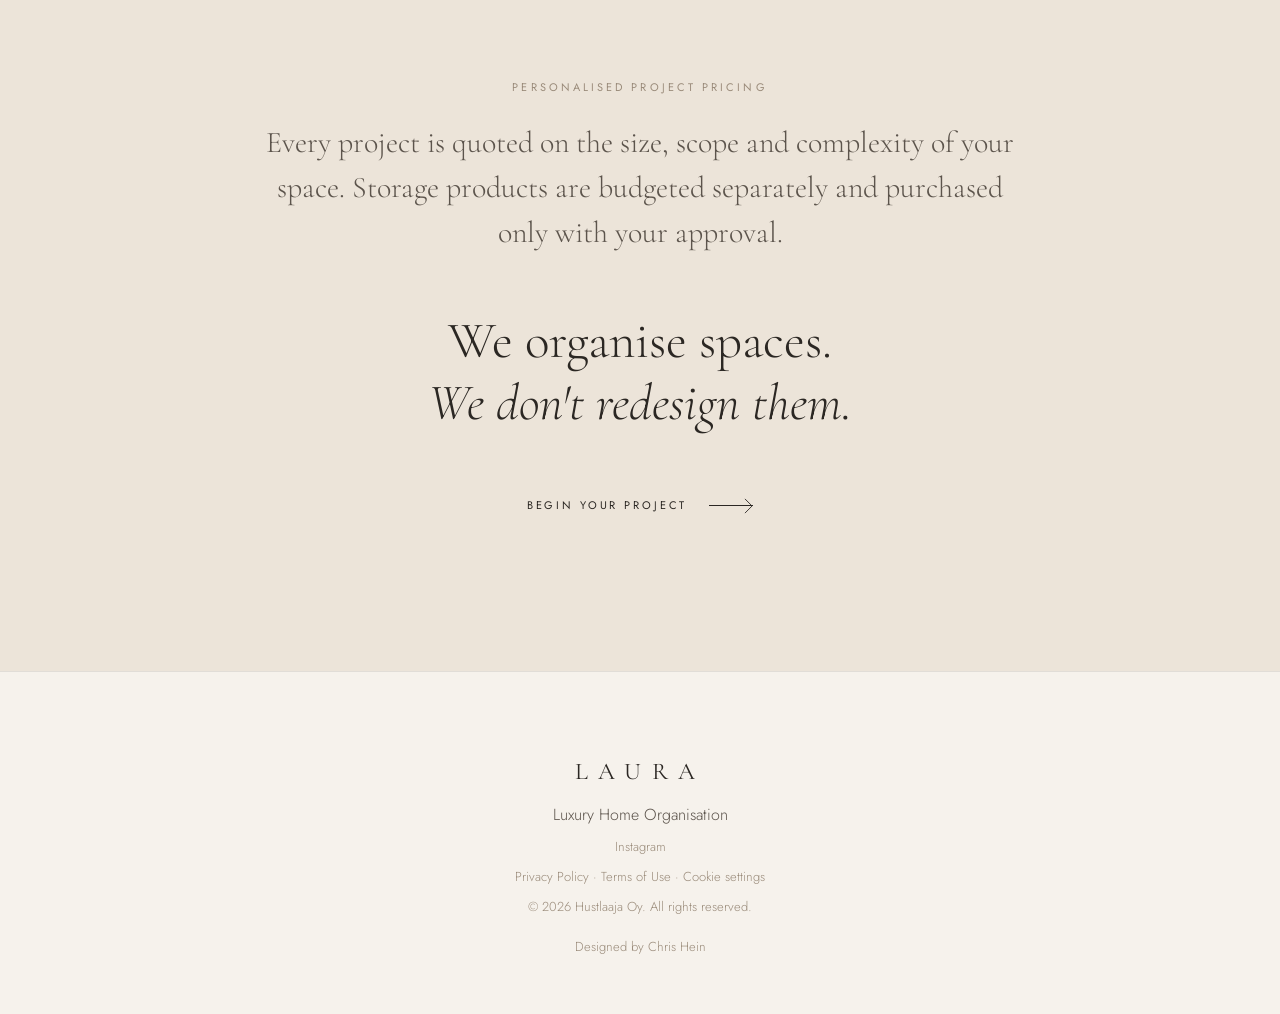
==== commit 3570d643: "Footer: remove email, phone and company line Company details remain on the Terms of Use and Privacy " ====
--- a/services/index.html
+++ b/services/index.html
@@ -94,8 +94,7 @@
   <footer class="footer">
     <div class="brand">LAURA</div>
     <p>Luxury Home Organisation</p>
-    <p class="small"><a href="mailto:laura.peltola@hotmail.com">laura.peltola@hotmail.com</a> · <a href="tel:+358509183710">+358 50 918 3710</a> · <a href="#">Instagram</a></p>
-    <p class="small">Hustlaaja Oy · Business ID 3484297-8</p>
+    <p class="small"><a href="#">Instagram</a></p>
     <p class="small footer-legal"><a href="../privacy.html">Privacy Policy</a> · <a href="../terms.html">Terms of Use</a> · <a href="#" data-cookie-settings>Cookie settings</a></p>
     <p class="small">© <span id="year"></span> Hustlaaja Oy. All rights reserved.</p>
     <p class="small footer-credit">Designed by <a href="https://www.instagram.com/thechrishein/" target="_blank" rel="noopener">Chris Hein</a></p>
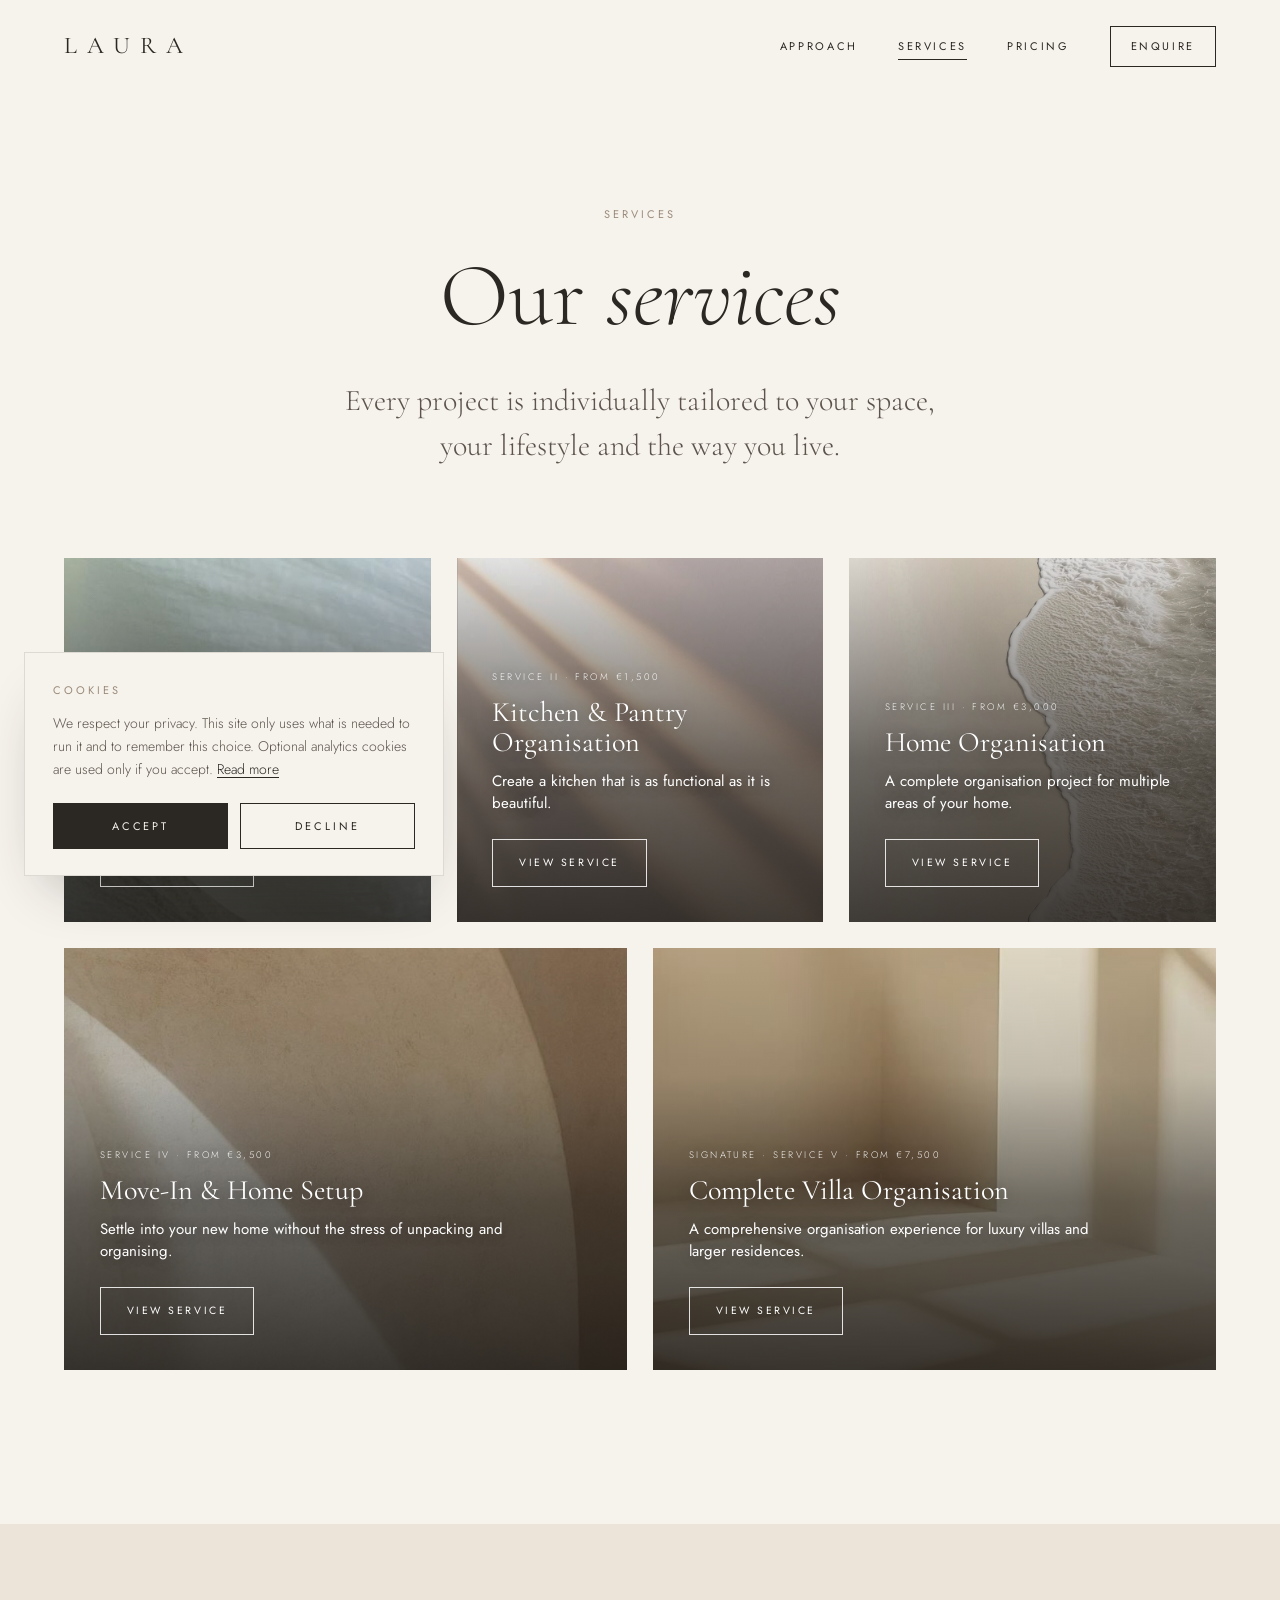
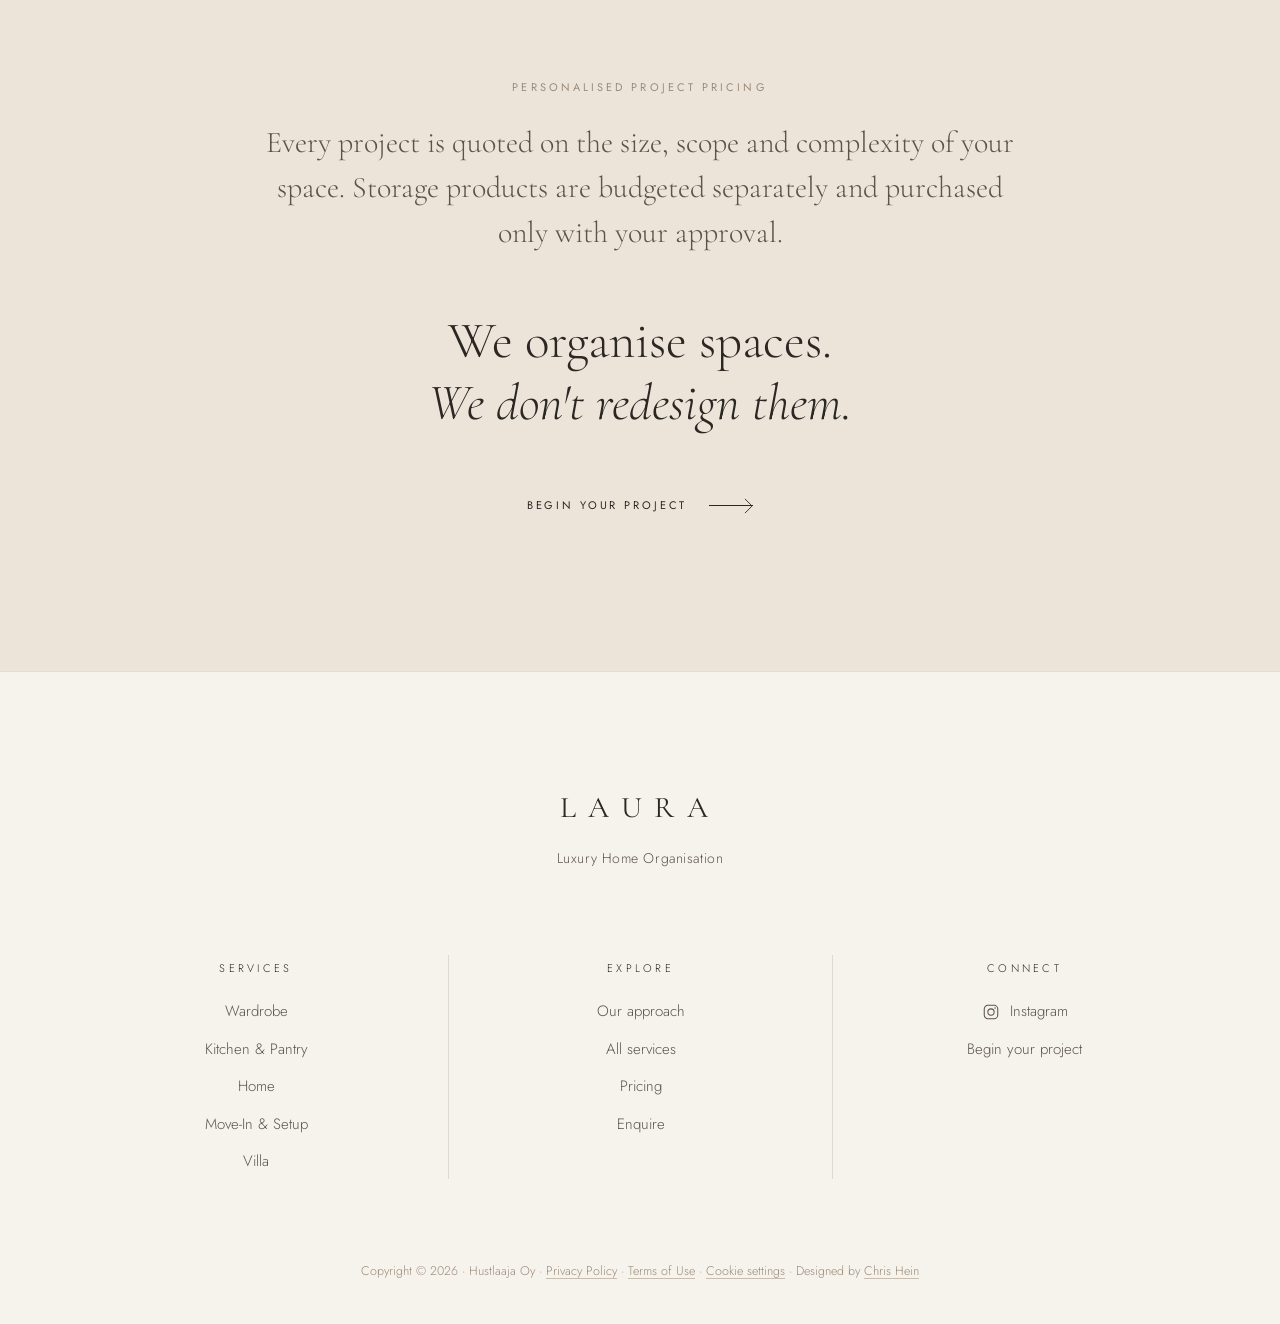
==== commit 584974ee: "New footer layout with Costa del Sol weather Centred logo and tagline, current Costa del Sol weather" ====
--- a/services/index.html
+++ b/services/index.html
@@ -92,12 +92,34 @@
   </main>
 
   <footer class="footer">
-    <div class="brand">LAURA</div>
-    <p>Luxury Home Organisation</p>
-    <p class="small"><a href="#">Instagram</a></p>
-    <p class="small footer-legal"><a href="../privacy.html">Privacy Policy</a> · <a href="../terms.html">Terms of Use</a> · <a href="#" data-cookie-settings>Cookie settings</a></p>
-    <p class="small">© <span id="year"></span> Hustlaaja Oy. All rights reserved.</p>
-    <p class="small footer-credit">Designed by <a href="https://www.instagram.com/thechrishein/" target="_blank" rel="noopener">Chris Hein</a></p>
+    <div class="footer-top">
+      <div class="footer-weather" aria-live="polite"></div>
+      <a href="../index.html" class="brand footer-logo" aria-label="Laura — home">LAURA</a>
+      <p class="footer-tagline">Luxury Home Organisation</p>
+    </div>
+    <div class="footer-cols">
+      <div class="footer-col">
+        <p class="footer-heading">Services</p>
+        <a href="wardrobe-organisation.html">Wardrobe</a>
+        <a href="kitchen-pantry-organisation.html">Kitchen &amp; Pantry</a>
+        <a href="home-organisation.html">Home</a>
+        <a href="move-in-home-setup.html">Move-In &amp; Setup</a>
+        <a href="villa-organisation.html">Villa</a>
+      </div>
+      <div class="footer-col">
+        <p class="footer-heading">Explore</p>
+        <a href="../index.html#approach">Our approach</a>
+        <a href="index.html">All services</a>
+        <a href="../index.html#pricing">Pricing</a>
+        <a href="../index.html#contact" data-enquire>Enquire</a>
+      </div>
+      <div class="footer-col">
+        <p class="footer-heading">Connect</p>
+        <a href="#" class="footer-social"><svg viewBox="0 0 24 24" aria-hidden="true"><rect x="3" y="3" width="18" height="18" rx="5"/><circle cx="12" cy="12" r="4.2"/><circle cx="17.4" cy="6.6" r="1"/></svg><span>Instagram</span></a>
+        <a href="../index.html#contact" data-enquire>Begin your project</a>
+      </div>
+    </div>
+    <p class="footer-bottom">Copyright © <span id="year"></span> · Hustlaaja Oy · <a href="../privacy.html">Privacy Policy</a> · <a href="../terms.html">Terms of Use</a> · <a href="#" data-cookie-settings>Cookie settings</a> · Designed by <a href="https://www.instagram.com/thechrishein/" target="_blank" rel="noopener">Chris Hein</a></p>
   </footer>
 
   <script src="../script.js"></script>
--- a/styles.css
+++ b/styles.css
@@ -314,9 +314,6 @@
 .form-privacy { grid-column: 1 / -1; margin: -6px 0 0; font-size: 12.5px; color: var(--taupe); }
 .contact .form-privacy { text-align: center; }
 .form-privacy a { color: inherit; text-decoration: underline; text-underline-offset: 2px; }
-.footer-legal a { text-decoration: underline; text-underline-offset: 3px; }
-.footer .footer-credit { margin-top: 18px; font-size: 12px; }
-.footer-credit a { text-decoration: underline; text-underline-offset: 3px; }
 
 /* COOKIE BANNER */
 .cookie-banner {
@@ -335,11 +332,30 @@
 @media (prefers-reduced-motion: reduce) { .cookie-banner { transition: none; } }
 
 /* FOOTER */
-.footer { text-align: center; padding: 80px var(--gutter) 48px; border-top: 1px solid rgba(43,39,35,.1); }
-.footer .brand { margin-bottom: 8px; display: inline-block; }
-.footer p { color: var(--ink-soft); margin: 0 0 8px; }
-.footer .small { font-size: 13px; color: var(--taupe); }
-.footer a { text-decoration: none; }
+.footer { padding: clamp(72px, 9vw, 110px) var(--gutter) 40px; border-top: 1px solid rgba(43,39,35,.1); color: var(--ink-soft); }
+.footer a { text-decoration: none; transition: color .3s; }
+.footer a:hover { color: var(--ink); }
+.footer-top { position: relative; text-align: center; max-width: 1240px; margin: 0 auto; }
+.footer-logo { font-size: 30px; display: inline-block; color: var(--ink); }
+.footer-tagline { margin: 14px 0 0; font-size: 14px; letter-spacing: .04em; }
+.footer-weather { position: absolute; right: 0; top: 4px; font-size: 12.5px; color: var(--taupe); text-align: right; line-height: 1.6; min-height: 1em; }
+.footer-weather strong { font-weight: 400; color: var(--ink-soft); }
+.footer-cols { display: grid; grid-template-columns: repeat(3, 1fr); max-width: 1240px; margin: clamp(56px, 7vw, 84px) auto 0; text-align: center; }
+.footer-col { display: flex; flex-direction: column; align-items: center; gap: 12px; padding: 4px 24px; }
+.footer-col + .footer-col { border-left: 1px solid rgba(43,39,35,.12); }
+.footer-heading { font-size: 11px; letter-spacing: .3em; text-transform: uppercase; color: var(--ink); margin: 0 0 10px; }
+.footer-col a { font-size: 15px; }
+.footer-social { display: inline-flex; align-items: center; gap: 10px; }
+.footer-social svg { width: 18px; height: 18px; fill: none; stroke: currentColor; stroke-width: 1.4; }
+.footer-social circle:last-child { fill: currentColor; stroke: none; }
+.footer-bottom { text-align: center; margin: clamp(56px, 7vw, 80px) auto 0; font-size: 12.5px; color: var(--taupe); line-height: 2; }
+.footer-bottom a { text-decoration: underline; text-underline-offset: 3px; text-decoration-color: rgba(154,139,122,.5); }
+@media (max-width: 900px) {
+  .footer-weather { position: static; text-align: center; margin-bottom: 28px; }
+  .footer-cols { grid-template-columns: 1fr; gap: 40px; }
+  .footer-col { padding: 0; }
+  .footer-col + .footer-col { border-left: 0; border-top: 1px solid rgba(43,39,35,.12); padding-top: 40px; }
+}
 
 /* REVEAL */
 .reveal { opacity: 0; transform: translateY(24px); transition: opacity 1.1s ease, transform 1.1s ease; }
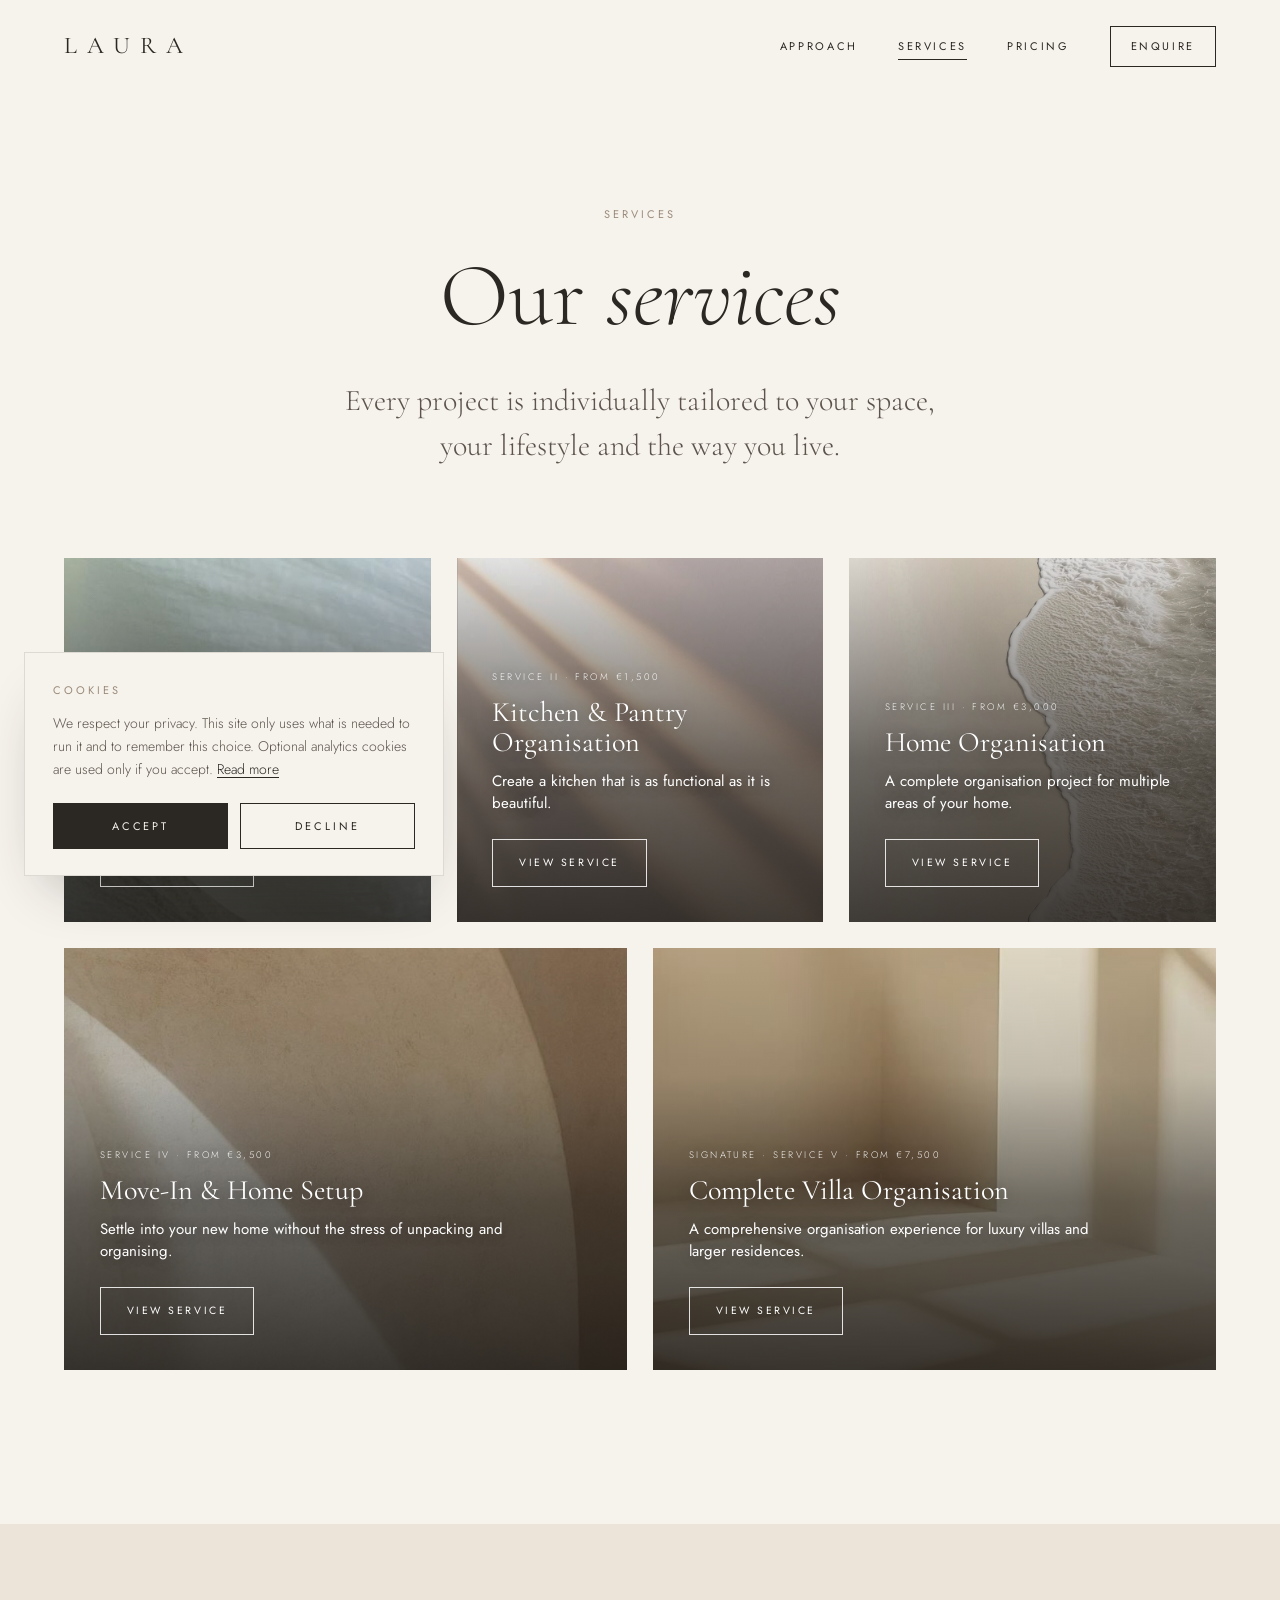
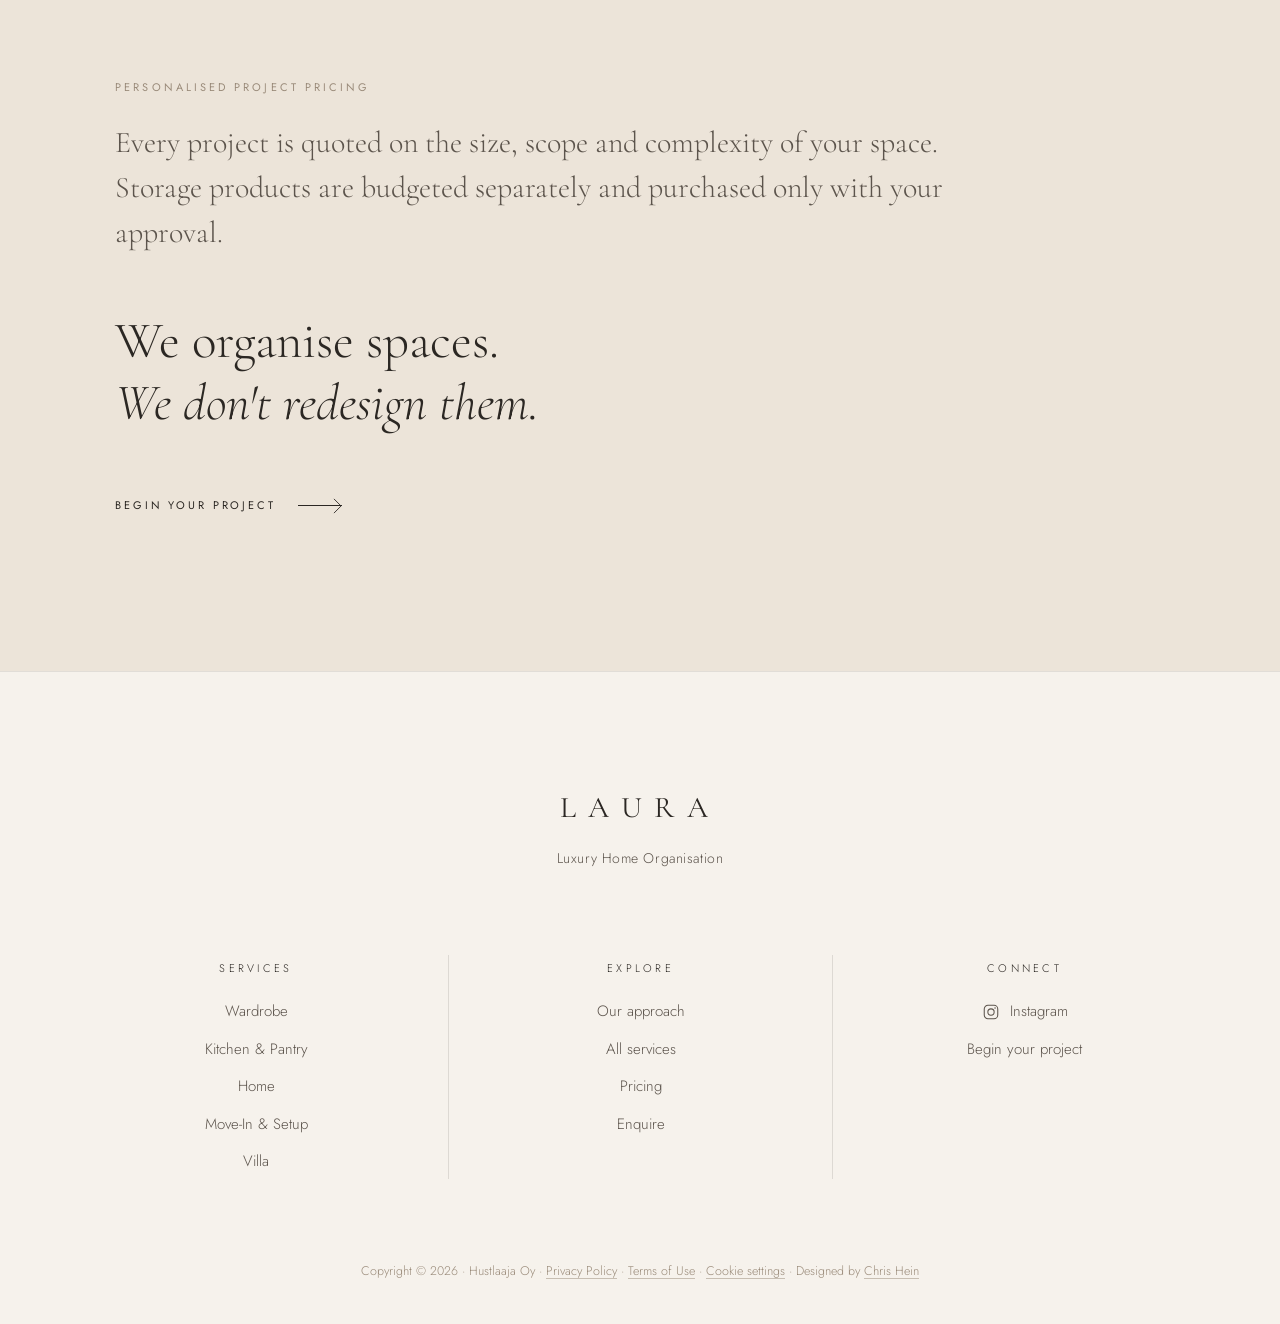
==== commit c2b3219b: "Clean URLs: drop index.html and .html from addresses Add vercel.json with cleanUrls and rewrite all " ====
--- a/services/index.html
+++ b/services/index.html
@@ -10,15 +10,15 @@
 <body>
 
   <header class="nav" >
-    <a href="../index.html" class="brand" aria-label="Laura — home">LAURA</a>
+    <a href="/" class="brand" aria-label="Laura — home">LAURA</a>
     <button class="nav-toggle" aria-expanded="false" aria-controls="nav-links" aria-label="Open menu">
       <span></span><span></span>
     </button>
     <nav id="nav-links" class="nav-links">
-      <a href="../index.html#approach">Approach</a>
-      <a href="index.html" aria-current="page">Services</a>
-      <a href="../index.html#pricing">Pricing</a>
-      <a href="../index.html#contact" class="nav-cta" data-enquire>Enquire</a>
+      <a href="/#approach">Approach</a>
+      <a href="/services" aria-current="page">Services</a>
+      <a href="/#pricing">Pricing</a>
+      <a href="/#contact" class="nav-cta" data-enquire>Enquire</a>
     </nav>
   </header>
 
@@ -33,7 +33,7 @@
 
     <section class="svc-cards-section">
       <div class="container svc-cards">
-        <a class="svc-card card-top reveal" href="wardrobe-organisation.html">
+        <a class="svc-card card-top reveal" href="/services/wardrobe-organisation">
           <div class="card-bg" style="background-image:url(../images/card-wardrobe.jpg);background-position:center" aria-hidden="true"></div>
           <div class="card-content">
             <p class="card-kicker">Service I · From €950</p>
@@ -42,7 +42,7 @@
             <span class="card-btn">View service</span>
           </div>
         </a>
-        <a class="svc-card card-top reveal" href="kitchen-pantry-organisation.html">
+        <a class="svc-card card-top reveal" href="/services/kitchen-pantry-organisation">
           <div class="card-bg" style="background-image:url(../images/card-move-in.jpg);background-position:center" aria-hidden="true"></div>
           <div class="card-content">
             <p class="card-kicker">Service II · From €1,500</p>
@@ -51,7 +51,7 @@
             <span class="card-btn">View service</span>
           </div>
         </a>
-        <a class="svc-card card-top reveal" href="home-organisation.html">
+        <a class="svc-card card-top reveal" href="/services/home-organisation">
           <div class="card-bg" style="background-image:url(../images/card-villa.jpg);background-position:center" aria-hidden="true"></div>
           <div class="card-content">
             <p class="card-kicker">Service III · From €3,000</p>
@@ -60,7 +60,7 @@
             <span class="card-btn">View service</span>
           </div>
         </a>
-        <a class="svc-card card-bottom reveal" href="move-in-home-setup.html">
+        <a class="svc-card card-bottom reveal" href="/services/move-in-home-setup">
           <div class="card-bg" style="background-image:url(../images/card-kitchen.jpg);background-position:center 45%" aria-hidden="true"></div>
           <div class="card-content">
             <p class="card-kicker">Service IV · From €3,500</p>
@@ -69,7 +69,7 @@
             <span class="card-btn">View service</span>
           </div>
         </a>
-        <a class="svc-card card-bottom reveal" href="villa-organisation.html">
+        <a class="svc-card card-bottom reveal" href="/services/villa-organisation">
           <div class="card-bg" style="background-image:url(../images/card-home.jpg);background-position:center 60%" aria-hidden="true"></div>
           <div class="card-content">
             <p class="card-kicker">Signature · Service V · From €7,500</p>
@@ -86,40 +86,39 @@
         <p class="eyebrow">Personalised project pricing</p>
         <p class="lead">Every project is quoted on the size, scope and complexity of your space. Storage products are budgeted separately and purchased only with your approval.</p>
         <p class="statement">We organise spaces.<br><em>We don't redesign them.</em></p>
-        <a class="btn-link" data-enquire href="../index.html#contact">Begin your project <span class="arrow" aria-hidden="true"><span class="arrow-line"></span><svg viewBox="0 0 10 18"><path d="M1 1l8 8-8 8"/></svg></span></a>
+        <a class="btn-link" data-enquire href="/#contact">Begin your project <span class="arrow" aria-hidden="true"><span class="arrow-line"></span><svg viewBox="0 0 10 18"><path d="M1 1l8 8-8 8"/></svg></span></a>
       </div>
     </section>
   </main>
 
   <footer class="footer">
     <div class="footer-top">
-      <div class="footer-weather" aria-live="polite"></div>
-      <a href="../index.html" class="brand footer-logo" aria-label="Laura — home">LAURA</a>
+      <a href="/" class="brand footer-logo" aria-label="Laura — home">LAURA</a>
       <p class="footer-tagline">Luxury Home Organisation</p>
     </div>
     <div class="footer-cols">
       <div class="footer-col">
         <p class="footer-heading">Services</p>
-        <a href="wardrobe-organisation.html">Wardrobe</a>
-        <a href="kitchen-pantry-organisation.html">Kitchen &amp; Pantry</a>
-        <a href="home-organisation.html">Home</a>
-        <a href="move-in-home-setup.html">Move-In &amp; Setup</a>
-        <a href="villa-organisation.html">Villa</a>
+        <a href="/services/wardrobe-organisation">Wardrobe</a>
+        <a href="/services/kitchen-pantry-organisation">Kitchen &amp; Pantry</a>
+        <a href="/services/home-organisation">Home</a>
+        <a href="/services/move-in-home-setup">Move-In &amp; Setup</a>
+        <a href="/services/villa-organisation">Villa</a>
       </div>
       <div class="footer-col">
         <p class="footer-heading">Explore</p>
-        <a href="../index.html#approach">Our approach</a>
-        <a href="index.html">All services</a>
-        <a href="../index.html#pricing">Pricing</a>
-        <a href="../index.html#contact" data-enquire>Enquire</a>
+        <a href="/#approach">Our approach</a>
+        <a href="/services">All services</a>
+        <a href="/#pricing">Pricing</a>
+        <a href="/#contact" data-enquire>Enquire</a>
       </div>
       <div class="footer-col">
         <p class="footer-heading">Connect</p>
         <a href="#" class="footer-social"><svg viewBox="0 0 24 24" aria-hidden="true"><rect x="3" y="3" width="18" height="18" rx="5"/><circle cx="12" cy="12" r="4.2"/><circle cx="17.4" cy="6.6" r="1"/></svg><span>Instagram</span></a>
-        <a href="../index.html#contact" data-enquire>Begin your project</a>
+        <a href="/#contact" data-enquire>Begin your project</a>
       </div>
     </div>
-    <p class="footer-bottom">Copyright © <span id="year"></span> · Hustlaaja Oy · <a href="../privacy.html">Privacy Policy</a> · <a href="../terms.html">Terms of Use</a> · <a href="#" data-cookie-settings>Cookie settings</a> · Designed by <a href="https://www.instagram.com/thechrishein/" target="_blank" rel="noopener">Chris Hein</a></p>
+    <p class="footer-bottom">Copyright © <span id="year"></span> · Hustlaaja Oy · <a href="/privacy">Privacy Policy</a> · <a href="/terms">Terms of Use</a> · <a href="#" data-cookie-settings>Cookie settings</a> · Designed by <a href="https://www.instagram.com/thechrishein/" target="_blank" rel="noopener">Chris Hein</a></p>
   </footer>
 
   <script src="../script.js"></script>
--- a/styles.css
+++ b/styles.css
@@ -118,7 +118,10 @@
 .link-arrow:hover::after { transform: translateX(6px); }
 
 /* INTRO */
-.intro { padding: clamp(100px, 14vw, 200px) 0; text-align: center; }
+.intro { padding: clamp(100px, 14vw, 200px) 0; text-align: left; }
+/* Text block sits just inside the logo's left edge (logo = page gutter) */
+.intro .container.narrow, .svc-pricing .container.narrow { max-width: none; margin: 0; padding-left: calc(var(--gutter) + clamp(0px, 4vw, 64px)); }
+.intro .container.narrow > *, .svc-pricing .container.narrow > * { max-width: 880px; }
 .lead { font-family: var(--serif); font-size: clamp(22px, 2.4vw, 30px); line-height: 1.5; color: var(--ink-soft); margin-bottom: 64px; }
 .statement { font-family: var(--serif); font-size: clamp(30px, 4vw, 52px); line-height: 1.2; margin: 0; }
 
@@ -162,7 +165,7 @@
 }
 .included li:last-child { border-bottom: 1px solid rgba(43,39,35,.14); }
 .included span { font-family: var(--sans); font-size: 11px; letter-spacing: .2em; color: var(--taupe); }
-.svc-pricing { padding: clamp(100px, 12vw, 170px) 0; background: var(--sand); text-align: center; }
+.svc-pricing { padding: clamp(100px, 12vw, 170px) 0; background: var(--sand); text-align: left; }
 .svc-pricing .lead { margin-bottom: 56px; }
 .svc-pricing .statement { margin-bottom: 56px; }
 .btn-link { display: inline-flex; align-items: center; gap: 22px; text-decoration: none; font-size: 11px; letter-spacing: .26em; text-transform: uppercase; font-weight: 400; }
@@ -338,8 +341,6 @@
 .footer-top { position: relative; text-align: center; max-width: 1240px; margin: 0 auto; }
 .footer-logo { font-size: 30px; display: inline-block; color: var(--ink); }
 .footer-tagline { margin: 14px 0 0; font-size: 14px; letter-spacing: .04em; }
-.footer-weather { position: absolute; right: 0; top: 4px; font-size: 12.5px; color: var(--taupe); text-align: right; line-height: 1.6; min-height: 1em; }
-.footer-weather strong { font-weight: 400; color: var(--ink-soft); }
 .footer-cols { display: grid; grid-template-columns: repeat(3, 1fr); max-width: 1240px; margin: clamp(56px, 7vw, 84px) auto 0; text-align: center; }
 .footer-col { display: flex; flex-direction: column; align-items: center; gap: 12px; padding: 4px 24px; }
 .footer-col + .footer-col { border-left: 1px solid rgba(43,39,35,.12); }
@@ -351,8 +352,7 @@
 .footer-bottom { text-align: center; margin: clamp(56px, 7vw, 80px) auto 0; font-size: 12.5px; color: var(--taupe); line-height: 2; }
 .footer-bottom a { text-decoration: underline; text-underline-offset: 3px; text-decoration-color: rgba(154,139,122,.5); }
 @media (max-width: 900px) {
-  .footer-weather { position: static; text-align: center; margin-bottom: 28px; }
-  .footer-cols { grid-template-columns: 1fr; gap: 40px; }
+    .footer-cols { grid-template-columns: 1fr; gap: 40px; }
   .footer-col { padding: 0; }
   .footer-col + .footer-col { border-left: 0; border-top: 1px solid rgba(43,39,35,.12); padding-top: 40px; }
 }
@@ -404,7 +404,7 @@
   .hero:not(.svc-hero) .hero-media { position: absolute; inset: 0; height: auto; }
   /* Zoom the villa photo so the walkway is cut off symmetrically on both sides
      (walkway axis sits at ~48% of the image width) */
-  .hero:not(.svc-hero) .hero-media.photo { background-size: 139% auto; background-position: 42.8% 62% !important; }
+  .hero:not(.svc-hero) .hero-media.photo { background-size: 139% auto; background-position: 42.8% 50% !important; }
   .hero:not(.svc-hero) .hero-text {
     position: relative; z-index: 2; min-height: 90vh; min-height: 90svh;
     display: flex; flex-direction: column; justify-content: flex-end;
@@ -438,7 +438,7 @@
 /* HOME HERO ON DESKTOP: zoom the villa photo so the walkway is cut off symmetrically
    (walkway axis at ~48% of the image width; mobile values are set in the mobile block above) */
 @media (min-width: 901px) {
-  .hero:not(.svc-hero) .hero-media.photo { background-size: 139% auto; background-position: 42.8% 70% !important; }
+  .hero:not(.svc-hero) .hero-media.photo { background-size: 139% auto; background-position: 42.8% 50% !important; }
 }
 
 /* SERVICE PAGES: image card (left) + what's included (right) */
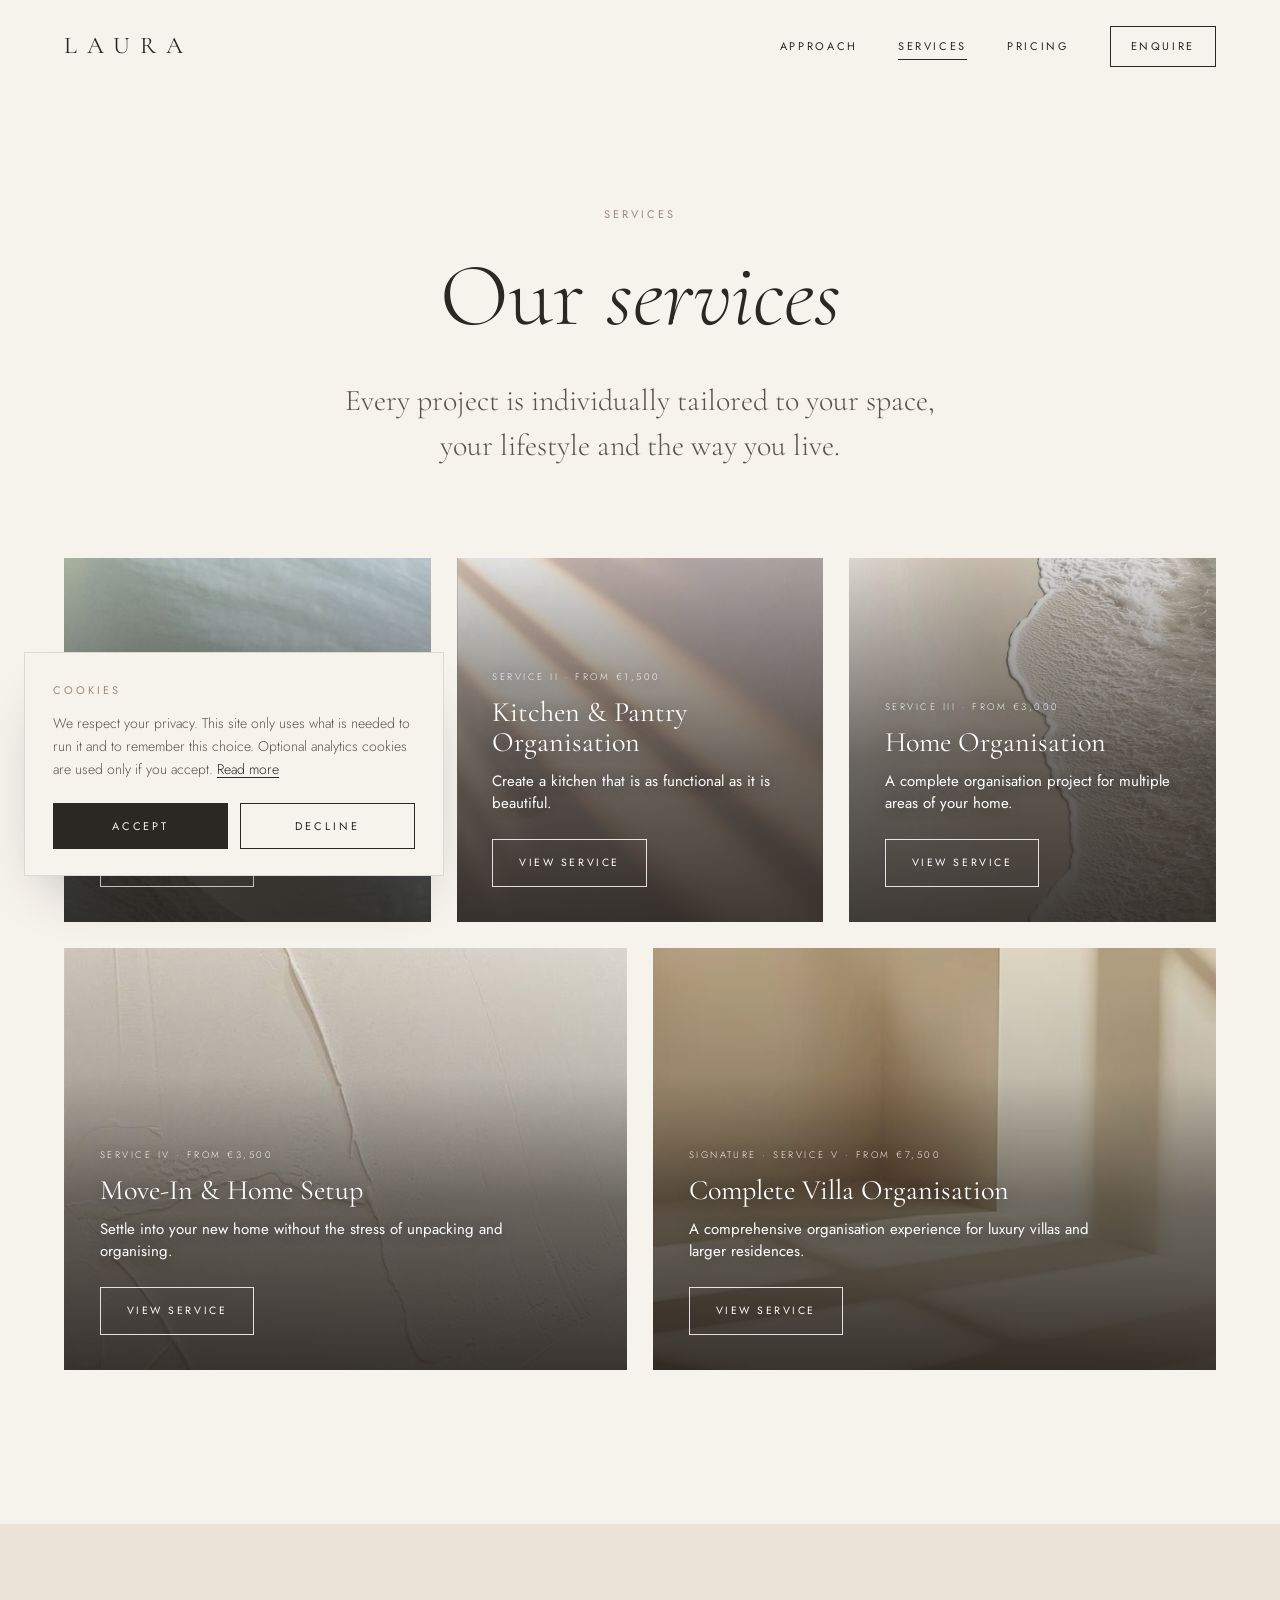
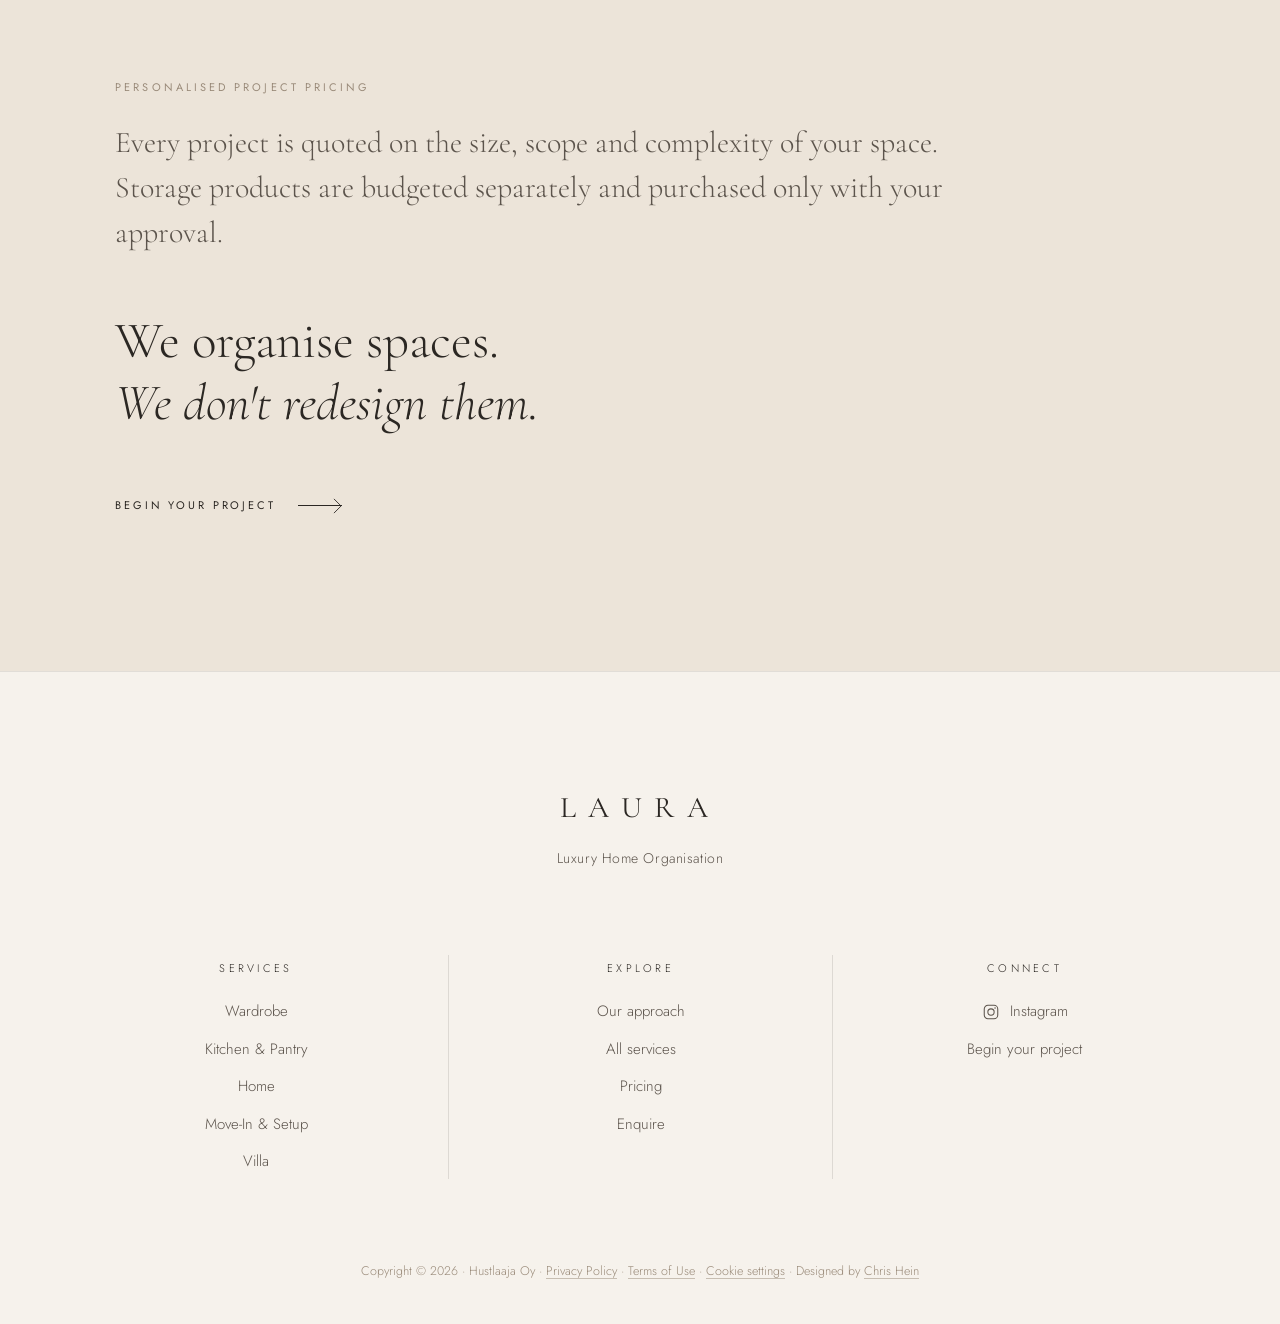
==== commit b93ddb12: "Move-In card: plaster texture background (service10) Co-Authored-By: Claude Opus 5.5 <noreply@anthro" ====
--- a/services/index.html
+++ b/services/index.html
@@ -61,7 +61,7 @@
           </div>
         </a>
         <a class="svc-card card-bottom reveal" href="/services/move-in-home-setup">
-          <div class="card-bg" style="background-image:url(../images/card-kitchen.jpg);background-position:center 45%" aria-hidden="true"></div>
+          <div class="card-bg" style="background-image:url(../images/card-plaster.jpg);background-position:center" aria-hidden="true"></div>
           <div class="card-content">
             <p class="card-kicker">Service IV · From €3,500</p>
             <h2 class="card-title">Move-In &amp; Home Setup</h2>
